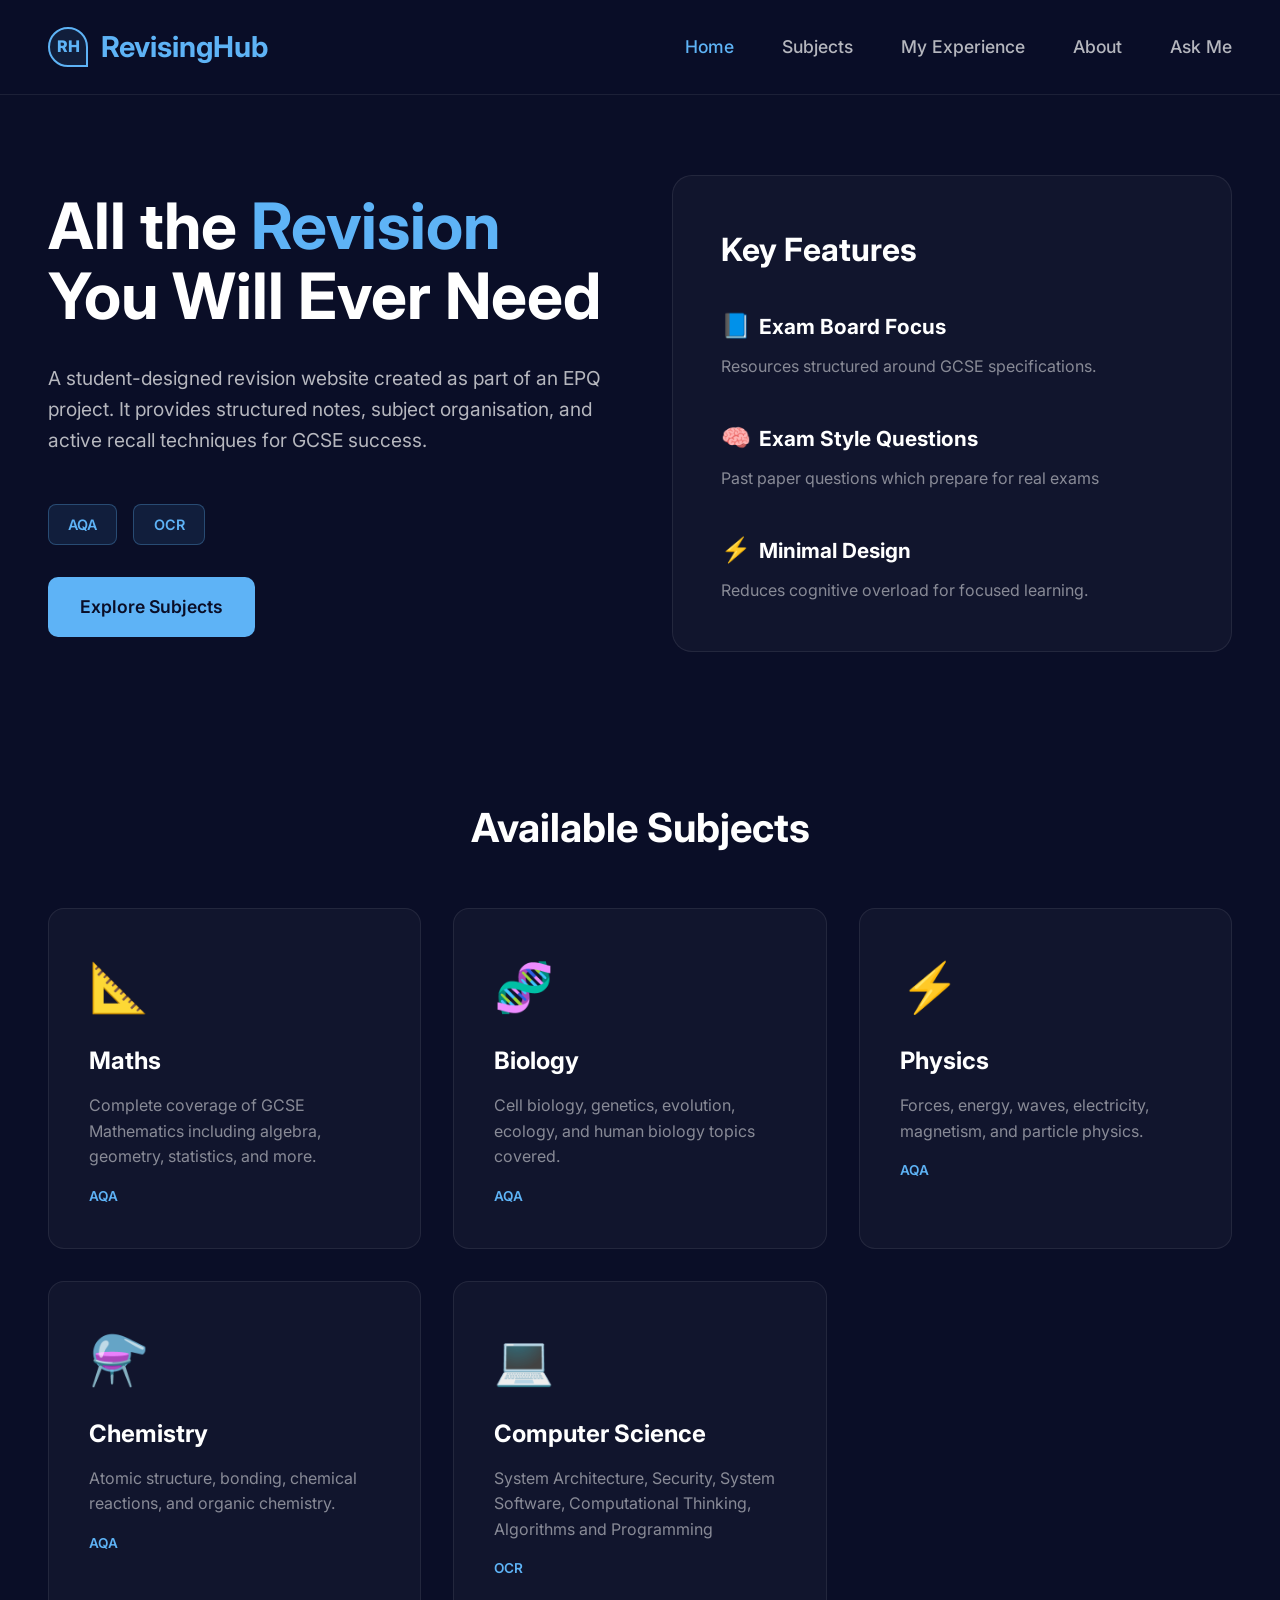
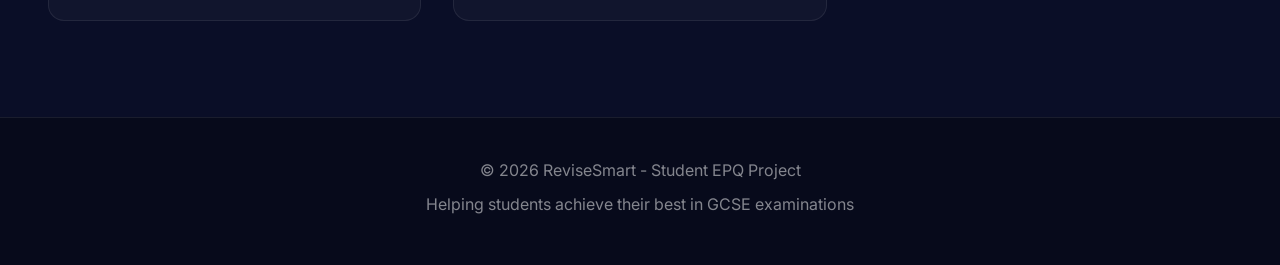
==== index.html @ 339e0fe1 "Main section added" ====
<!DOCTYPE html>
<html lang="en">
<head>
    <meta charset="UTF-8">
    <meta name="viewport" content="width=device-width, initial-scale=1.0">
    <title>RevisionHub</title>
    <link rel="preconnect" href="https://fonts.googleapis.com">
    <link rel="preconnect" href="https://fonts.gstatic.com" crossorigin>
    <link href="https://fonts.googleapis.com/css2?family=Inter:wght@400;500;600;700&display=swap" rel="stylesheet">
    <link rel="stylesheet" href="./css/main.css">
    <link rel="stylesheet" href="./css/responsive.css">
</head>
<body>
    <header>
        <nav>
            <div class="logo-container">
                <div class="brain-logo">RH</div>
                <div class="logo-text">RevisingHub</div>
            </div>
            <button class="mobile-menu-btn" id="mobileMenuBtn">☰</button>
            <ul class="nav-links" id="navLinks">
                <li><a href="index.html" class="active">Home</a></li>
                <li><a href="pages/subjects.html">Subjects</a></li>
                <li><a href="pages/my-experience.html">My Experience</a></li>
                <li><a href="pages/about.html">About</a></li>
                <li><a href="pages/ask-me.html">Ask Me</a></li>
            </ul>
            </div>
    </header>

    <section class="main-content">
        <div class="container">
            
        </div>
    </section>
    <section class="hero">
        <div class="hero-content">
            <h1>
                All the <span class="highlight">Revision</span> You Will Ever Need
            </h1>
            <p class="subtitle">
                A student-designed revision website created as part of an EPQ project. It provides structured notes, subject organisation, and active recall techniques for GCSE success.
            </p>
            <div class="exam-boards">
                <span class="board-badge">AQA</span>
                <span class="board-badge">OCR</span>
            </div>
            <a href="pages/subjects.html" class="cta-button">Explore Subjects</a>
        </div>

        <div class="features-box">
            <h2>Key Features</h2>
            
            <div class="feature">
                <h3><span class="feature-icon">📘</span> Exam Board Focus</h3>
                <p>Resources structured around GCSE specifications.</p>
            </div>

            <div class="feature">
                <h3><span class="feature-icon">🧠</span>Exam Style Questions</h3>
                <p>Past paper questions which prepare for real exams</p>
            </div>

            <div class="feature">
                <h3><span class="feature-icon">⚡</span> Minimal Design</h3>
                <p>Reduces cognitive overload for focused learning.</p>
            </div>
        </div>
    </section>

    <section class="subjects-section">
        <h2 class="section-title">Available Subjects</h2>
        
        <div class="subjects-grid">
            <a href="subjects/mathematics.html" class="subject-card">
                <div class="subject-icon">📐</div>
                <h3>Maths</h3>
                <p>Complete coverage of GCSE Mathematics including algebra, geometry, statistics, and more.</p>
                <div class="boards">AQA</div>
            </a>

            <a href="subjects/biology.html" class="subject-card">
                <div class="subject-icon">🧬</div>
                <h3>Biology</h3>
                <p>Cell biology, genetics, evolution, ecology, and human biology topics covered.</p>
                <div class="boards">AQA</div>
            </a>
            <a href="subjects/physics.html" class="subject-card">
                <div class="subject-icon">⚡</div>
                <h3>Physics</h3>
                <p>Forces, energy, waves, electricity, magnetism, and particle physics.</p>
                <div class="boards">AQA</div>
            </a>

            <a href="subjects/chemistry.html" class="subject-card">
                <div class="subject-icon">⚗️</div>
                <h3>Chemistry</h3>
                <p>Atomic structure, bonding, chemical reactions, and organic chemistry.</p>
                <div class="boards">AQA</div>
            </a>


            <a href="subjects/computer-science.html" class="subject-card">
                <div class="subject-icon">💻</div>
                <h3>Computer Science</h3>
                <p>System Architecture, Security, System Software, Computational Thinking, Algorithms and Programming</p>
                <div class="boards">OCR</div>
            </a>

        </div>
    </section>

    <footer>
        <p>&copy; 2026 ReviseSmart - Student EPQ Project</p>
        <p>Helping students achieve their best in GCSE examinations</p>
    </footer>

    <script src="js/navigation.js"></script>
</body>
</html>
---- css/main.css ----
/* ===================================
   ReviseSmart - Main Stylesheet
   =================================== */

/* CSS Variables */
:root {
    --bg-primary: #0a0e27;
    --accent-blue: #5eb3f6;
    --accent-purple: #764ba2;
    --text-primary: #ffffff;
    --text-secondary: rgba(255, 255, 255, 0.7);
    --text-muted: rgba(255, 255, 255, 0.5);
    --card-bg: rgba(255, 255, 255, 0.03);
    --card-border: rgba(255, 255, 255, 0.08);
    --card-hover: rgba(255, 255, 255, 0.06);
}

/* Reset & Base Styles */
* {
    margin: 0;
    padding: 0;
    box-sizing: border-box;
}

body {
    font-family: 'Inter', -apple-system, BlinkMacSystemFont, 'Segoe UI', Arial, sans-serif;
    background: var(--bg-primary);
    color: var(--text-primary);
    min-height: 100vh;
    line-height: 1.6;
}

/* Header & Navigation */
header {
    background: rgba(10, 14, 39, 0.95);
    padding: 1.5rem 3rem;
    border-bottom: 1px solid var(--card-border);
    position: sticky;
    top: 0;
    z-index: 100;
    backdrop-filter: blur(10px);
}

nav {
    display: flex;
    justify-content: space-between;
    align-items: center;
    max-width: 1400px;
    margin: 0 auto;
}

.container {
  max-width: 1250px;
  width: 100%;
  margin: 0 auto;      /* centers the container */
  padding: 0 20px;     /* spacing on left and right */
  box-sizing: border-box;
}

.logo-container {
    display: flex;
    align-items: center;
    gap: 0.8rem;
}

.brain-logo {
    width: 40px;
    height: 40px;
    border: 2px solid var(--accent-blue);
    border-radius: 50% 50% 0 50%;
    background: rgba(94, 179, 246, 0.1);
    display: flex;
    align-items: center;
    justify-content: center;
    font-weight: 800;
    font-size: 1rem;
    color: var(--accent-blue);
}

.logo-text {
    font-size: 1.8rem;
    font-weight: 700;
    color: var(--accent-blue);
}

.mobile-menu-btn {
    display: none;
    background: none;
    border: none;
    color: white;
    font-size: 2rem;
    cursor: pointer;
    padding: 0.5rem;
}

.nav-links {
    display: flex;
    gap: 3rem;
    list-style: none;
}

.nav-links a {
    text-decoration: none;
    color: var(--text-secondary);
    font-weight: 500;
    font-size: 1.1rem;
    transition: color 0.3s;
}

.nav-links a:hover,
.nav-links a.active {
    color: var(--accent-blue);
}

/* Hero Section */
.hero {
    max-width: 1400px;
    margin: 0 auto;
    padding: 5rem 3rem;
    display: grid;
    grid-template-columns: 1fr 1fr;
    gap: 4rem;
    align-items: center;
}

.hero-content h1 {
    font-size: 4rem;
    line-height: 1.1;
    margin-bottom: 2rem;
}

.hero-content .highlight {
    color: var(--accent-blue);
}

.hero-content .subtitle {
    color: var(--text-secondary);
    font-size: 1.2rem;
    line-height: 1.6;
    margin-bottom: 3rem;
}

.exam-boards {
    display: flex;
    gap: 1rem;
    margin-bottom: 2rem;
    flex-wrap: wrap;
}

.board-badge {
    background: rgba(94, 179, 246, 0.1);
    padding: 0.5rem 1.2rem;
    border-radius: 8px;
    color: var(--accent-blue);
    font-weight: 600;
    border: 1px solid rgba(94, 179, 246, 0.3);
    font-size: 0.9rem;
}

.cta-button {
    display: inline-block;
    background: var(--accent-blue);
    color: var(--bg-primary);
    padding: 1rem 2rem;
    border-radius: 10px;
    text-decoration: none;
    font-weight: 600;
    font-size: 1.1rem;
    transition: all 0.3s;
}

.cta-button:hover {
    background: #4a9de0;
    transform: translateY(-2px);
    box-shadow: 0 10px 30px rgba(94, 179, 246, 0.3);
}

.features-box {
    background: var(--card-bg);
    border-radius: 20px;
    padding: 3rem;
    border: 1px solid var(--card-border);
}

.features-box h2 {
    font-size: 2rem;
    margin-bottom: 2rem;
}

.feature {
    margin-bottom: 2.5rem;
}

.feature:last-child {
    margin-bottom: 0;
}

.feature h3 {
    font-size: 1.3rem;
    margin-bottom: 0.5rem;
    display: flex;
    align-items: center;
    gap: 0.5rem;
}

.feature-icon {
    font-size: 1.5rem;
}

.feature p {
    color: var(--text-muted);
    line-height: 1.6;
}

/* Subjects Section */
.subjects-section {
    max-width: 1400px;
    margin: 4rem auto;
    padding: 0 3rem;
}

.section-title {
    font-size: 2.5rem;
    margin-bottom: 3rem;
    text-align: center;
}

.subjects-grid {
    display: grid;
    grid-template-columns: repeat(auto-fit, minmax(300px, 1fr));
    gap: 2rem;
}

.subject-card {
    background: var(--card-bg);
    border-radius: 16px;
    padding: 2.5rem;
    border: 1px solid var(--card-border);
    transition: all 0.3s;
    cursor: pointer;
    text-decoration: none;
    color: inherit;
    display: block;
}

.subject-card:hover {
    background: var(--card-hover);
    border-color: rgba(94, 179, 246, 0.3);
    transform: translateY(-5px);
}

.subject-card.coming-soon {
    opacity: 0.6;
    cursor: not-allowed;
}

.subject-icon {
    font-size: 3rem;
    margin-bottom: 1rem;
}

.subject-card h3 {
    font-size: 1.5rem;
    margin-bottom: 0.8rem;
}

.subject-card p {
    color: var(--text-muted);
    line-height: 1.6;
    margin-bottom: 1rem;
}

.subject-card .boards {
    font-size: 0.85rem;
    color: var(--accent-blue);
    font-weight: 600;
}

/* Breadcrumb */
.breadcrumb {
    max-width: 1400px;
    margin: 0 auto;
    padding: 1.5rem 3rem 0;
    color: var(--text-muted);
    font-size: 0.9rem;
}

.breadcrumb a {
    color: var(--accent-blue);
    text-decoration: none;
}

/* Page Header */
.page-header {
    max-width: 1400px;
    margin: 0 auto;
    padding: 2rem 3rem 3rem;
    display: flex;
    align-items: center;
    gap: 2rem;
}

.subject-icon-large {
    font-size: 5rem;
}

.header-content h1 {
    font-size: 3rem;
    margin-bottom: 0.5rem;
}

.header-description {
    color: var(--text-secondary);
    font-size: 1.1rem;
    margin-bottom: 1rem;
}

.header-meta {
    display: flex;
    gap: 1.5rem;
    align-items: center;
}

.exam-board-badge {
    background: rgba(94, 179, 246, 0.15);
    padding: 0.5rem 1rem;
    border-radius: 8px;
    font-size: 0.9rem;
    font-weight: 600;
    color: var(--accent-blue);
}

.topic-count {
    color: var(--text-muted);
}

/* Footer */
footer {
    background: rgba(0, 0, 0, 0.3);
    text-align: center;
    padding: 2.5rem;
    margin-top: 6rem;
    border-top: 1px solid var(--card-border);
}

footer p {
    color: var(--text-muted);
    margin-bottom: 0.5rem;
}

/* Responsive Design */
@media (max-width: 1024px) {
    .hero {
        grid-template-columns: 1fr;
        padding: 3rem 2rem;
    }
    
    .hero-content h1 {
        font-size: 3rem;
    }
}

@media (max-width: 768px) {
    .mobile-menu-btn {
        display: block;
    }

    .nav-links {
        position: fixed;
        top: 80px;
        right: -100%;
        flex-direction: column;
        background: rgba(10, 14, 39, 0.98);
        width: 100%;
        padding: 2rem;
        gap: 1.5rem;
        transition: right 0.3s ease;
        border-top: 1px solid var(--card-border);
    }

    .nav-links.active {
        right: 0;
    }

    header {
        padding: 1rem 1.5rem;
    }

    .logo-text {
        font-size: 1.5rem;
    }

    .hero {
        padding: 2rem 1.5rem;
    }

    .hero-content h1 {
        font-size: 2.2rem;
    }

    .hero-content .subtitle {
        font-size: 1rem;
    }

    .subjects-section {
        padding: 0 1.5rem;
    }

    .subjects-grid {
        grid-template-columns: 1fr;
    }

    .page-header {
        padding: 2rem 1.5rem;
        flex-direction: column;
        align-items: flex-start;
    }

    .page-header h1 {
        font-size: 2rem;
    }
}

@media (max-width: 480px) {
    .hero-content h1 {
        font-size: 1.8rem;
    }

    .features-box {
        padding: 2rem;
    }
}

 .about-content {
            max-width: 1400px;
            margin: 0 auto;
            padding: 0 3rem 4rem;
        }

        .about-section {
            background: rgba(255, 255, 255, 0.03);
            border-radius: 20px;
            padding: 3rem;
            border: 1px solid rgba(255, 255, 255, 0.08);
            margin-bottom: 2rem;
        }

        .about-section h2 {
            font-size: 2rem;
            margin-bottom: 1.5rem;
            color: #5eb3f6;
            display: flex;
            align-items: center;
            gap: 0.8rem;
        }

        .about-section h3 {
            font-size: 1.5rem;
            margin: 2rem 0 1rem;
            color: #ffffff;
        }

        .about-section p {
            color: rgba(255, 255, 255, 0.7);
            line-height: 1.8;
            margin-bottom: 1.2rem;
            font-size: 1.05rem;
        }

        .about-section ul {
            list-style: none;
            margin: 1.5rem 0;
        }

        .about-section li {
            color: rgba(255, 255, 255, 0.7);
            line-height: 1.8;
            margin-bottom: 1rem;
            padding-left: 2rem;
            position: relative;
            font-size: 1.05rem;
        }

        .about-section li::before {
            content: "→";
            color: #5eb3f6;
            position: absolute;
            left: 0;
            font-weight: bold;
        }

        .stats-grid {
            display: grid;
            grid-template-columns: repeat(auto-fit, minmax(250px, 1fr));
            gap: 2rem;
            margin: 3rem 0;
        }

        .stat-card {
            background: rgba(94, 179, 246, 0.1);
            border: 1px solid rgba(94, 179, 246, 0.3);
            border-radius: 15px;
            padding: 2rem;
            text-align: center;
        }

        .stat-number {
            font-size: 3rem;
            font-weight: 700;
            color: #5eb3f6;
            margin-bottom: 0.5rem;
        }

        .stat-label {
            color: rgba(255, 255, 255, 0.8);
            font-size: 1.1rem;
        }

        .features-grid {
            display: grid;
            grid-template-columns: repeat(auto-fit, minmax(300px, 1fr));
            gap: 2rem;
            margin: 2rem 0;
        }

        .feature-card {
            background: rgba(255, 255, 255, 0.05);
            border-radius: 15px;
            padding: 2rem;
            border: 1px solid rgba(255, 255, 255, 0.1);
        }

        .feature-card-icon {
            font-size: 2.5rem;
            margin-bottom: 1rem;
        }

        .feature-card h4 {
            font-size: 1.3rem;
            margin-bottom: 0.8rem;
            color: #ffffff;
        }

        .feature-card p {
            color: rgba(255, 255, 255, 0.6);
            line-height: 1.6;
            font-size: 1rem;
        }

        @media (max-width: 768px) {
            .about-content {
                padding: 0 1.5rem 3rem;
            }

            .about-section {
                padding: 2rem;
            }

            .about-section h2 {
                font-size: 1.6rem;
            }

            .stats-grid, .features-grid {
                grid-template-columns: 1fr;
            }
        }
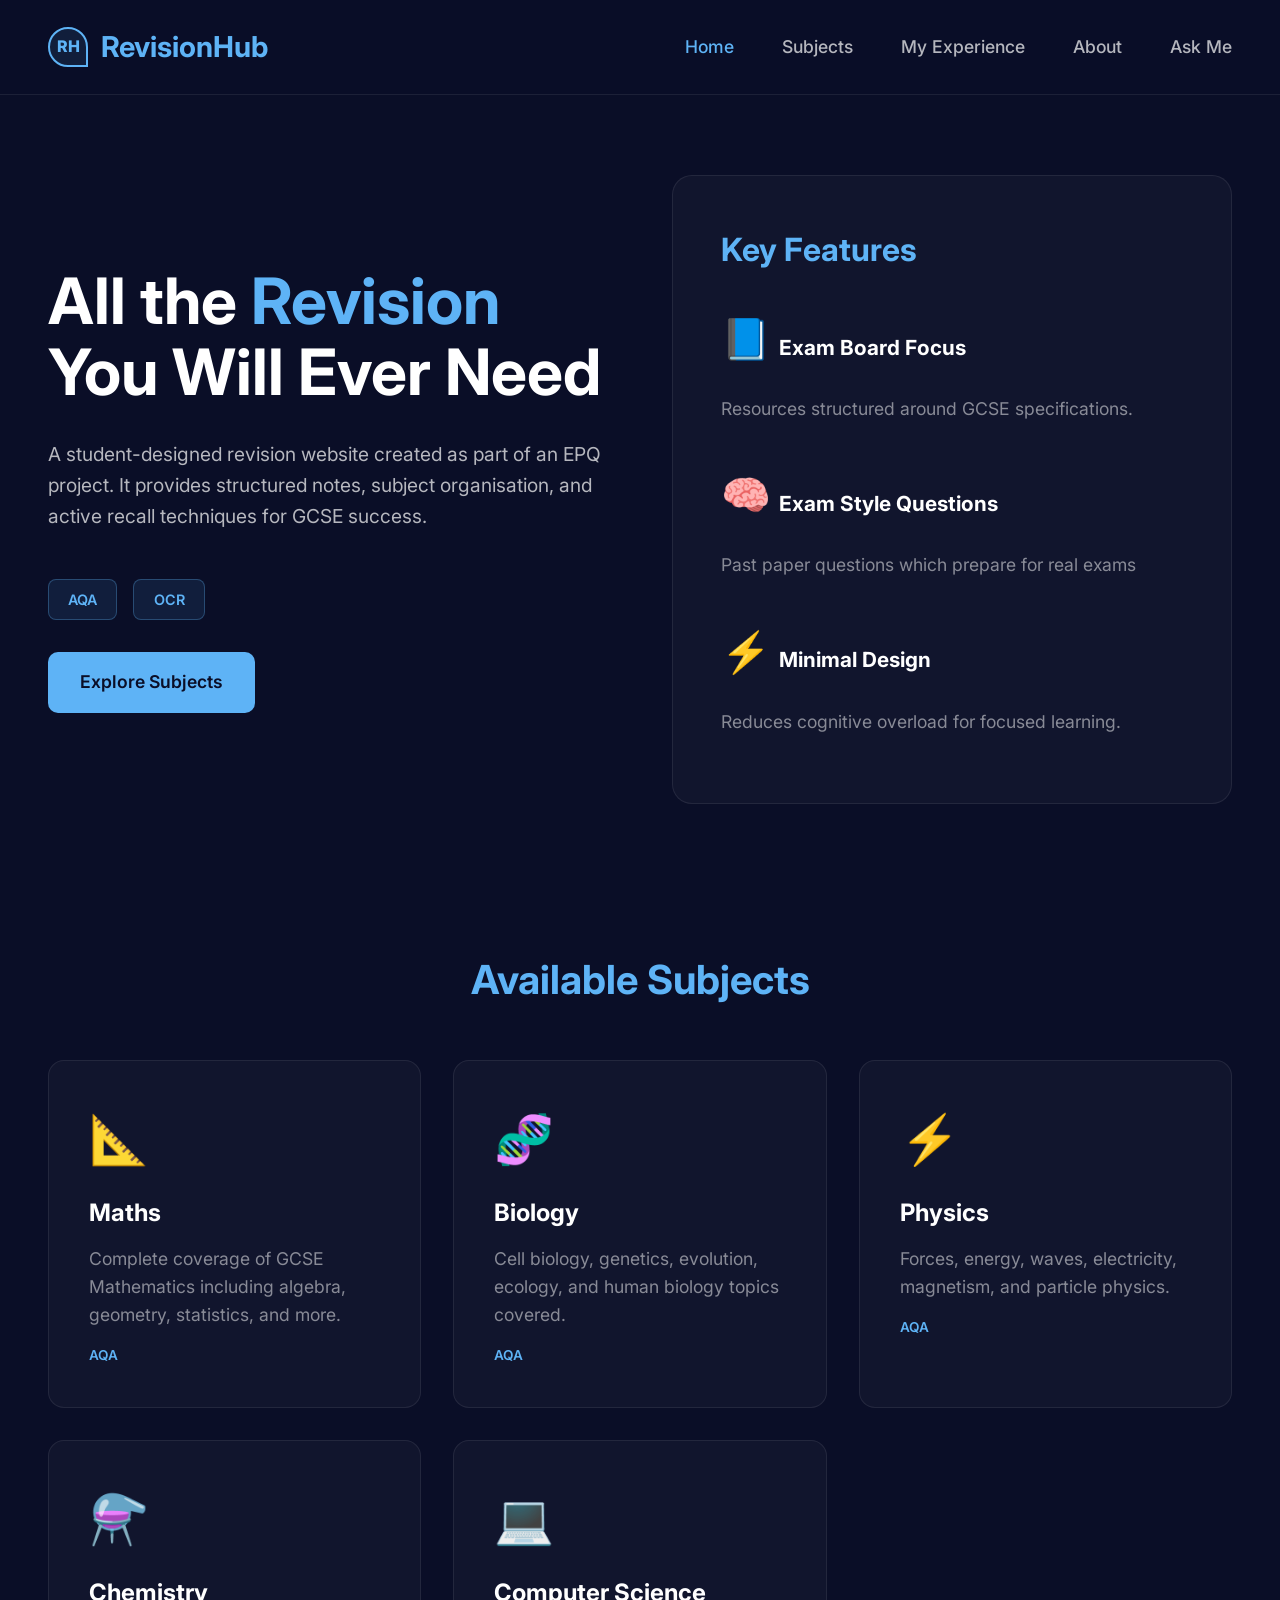
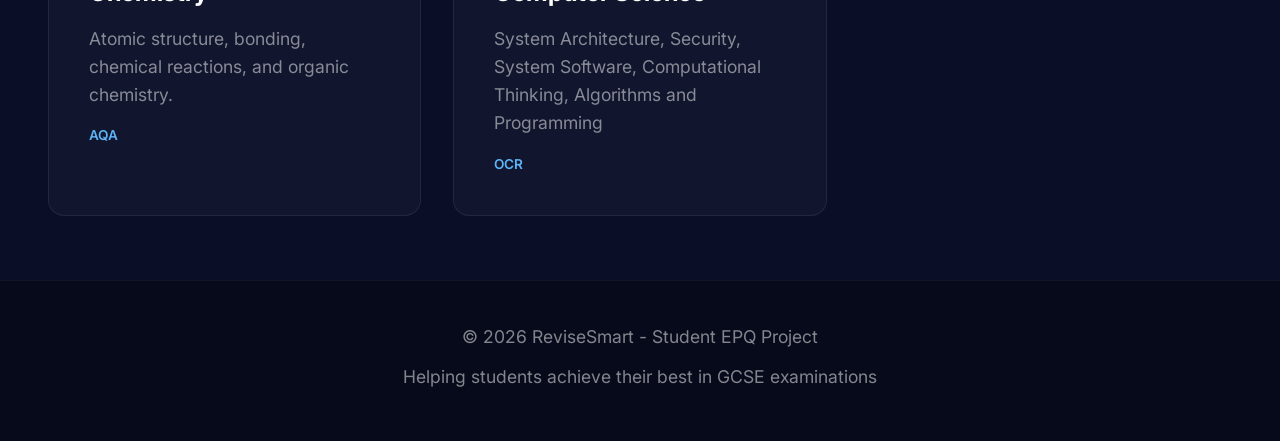
==== commit 854a6534: "new" ====
--- a/index.html
+++ b/index.html
@@ -15,24 +15,19 @@
         <nav>
             <div class="logo-container">
                 <div class="brain-logo">RH</div>
-                <div class="logo-text">RevisingHub</div>
+                <div class="logo-text">RevisionHub</div>
             </div>
             <button class="mobile-menu-btn" id="mobileMenuBtn">☰</button>
             <ul class="nav-links" id="navLinks">
-                <li><a href="index.html" class="active">Home</a></li>
-                <li><a href="pages/subjects.html">Subjects</a></li>
-                <li><a href="pages/my-experience.html">My Experience</a></li>
-                <li><a href="pages/about.html">About</a></li>
-                <li><a href="pages/ask-me.html">Ask Me</a></li>
+                <li><a href="./index.html" class="active">Home</a></li>
+                <li><a href="./pages/subjects.html">Subjects</a></li>
+                <li><a href="./pages/my-experience.html">My Experience</a></li>
+                <li><a href="./pages/about.html">About</a></li>
+                <li><a href="./pages/ask-me.html">Ask Me</a></li>
             </ul>
             </div>
     </header>
 
-    <section class="main-content">
-        <div class="container">
-            
-        </div>
-    </section>
     <section class="hero">
         <div class="hero-content">
             <h1>
--- a/css/main.css
+++ b/css/main.css
@@ -49,13 +49,6 @@
     margin: 0 auto;
 }
 
-.container {
-  max-width: 1250px;
-  width: 100%;
-  margin: 0 auto;      /* centers the container */
-  padding: 0 20px;     /* spacing on left and right */
-  box-sizing: border-box;
-}
 
 .logo-container {
     display: flex;
@@ -354,10 +347,316 @@
         grid-template-columns: 1fr;
         padding: 3rem 2rem;
     }
-    
+
     .hero-content h1 {
         font-size: 3rem;
     }
+}
+
+@media (max-width: 768px) {
+    .mobile-menu-btn {
+        display: block;
+        background: none;
+        border: none;
+        color: white;
+        font-size: 2rem;
+        cursor: pointer;
+        padding: 0.5rem;
+        transition: transform 0.3s ease;
+    }
+
+    .mobile-menu-btn.active {
+        transform: rotate(90deg);
+    }
+
+    body.menu-open {
+        overflow: hidden;
+    }
+
+    .nav-links {
+        position: fixed;
+        top: 80px;
+        left: 0;
+        right: 0;
+        flex-direction: column;
+        background: rgba(10, 14, 39, 0.98);
+        backdrop-filter: blur(20px);
+        width: 100%;
+        max-height: calc(100vh - 80px);
+        overflow-y: auto;
+        padding: 2rem;
+        gap: 1.5rem;
+        transition: transform 0.5s cubic-bezier(0.25, 0.46, 0.45, 0.94), opacity 0.3s ease;
+        border-top: 1px solid var(--card-border);
+        transform: translateX(-100%) scale(0.95);
+        opacity: 0;
+        pointer-events: none;
+    }
+
+    .nav-links.active {
+        transform: translateX(0) scale(1);
+        opacity: 1;
+        pointer-events: auto;
+    }
+
+    /* Menu item animations */
+    .nav-links li {
+        transform: translateX(-30px);
+        opacity: 0;
+        transition: all 0.4s cubic-bezier(0.25, 0.46, 0.45, 0.94);
+    }
+
+    .nav-links.active li:nth-child(1) { transition-delay: 0.1s; }
+    .nav-links.active li:nth-child(2) { transition-delay: 0.15s; }
+    .nav-links.active li:nth-child(3) { transition-delay: 0.2s; }
+    .nav-links.active li:nth-child(4) { transition-delay: 0.25s; }
+    .nav-links.active li:nth-child(5) { transition-delay: 0.3s; }
+
+    .nav-links.active li {
+        transform: translateX(0);
+        opacity: 1;
+    }
+
+    header {
+        padding: 1rem 1.5rem;
+    }
+
+    .logo-text {
+        font-size: 1.5rem;
+    }
+
+    .hero {
+        padding: 2rem 1.5rem;
+    }
+
+    .hero-content h1 {
+        font-size: 2.2rem;
+    }
+
+    .hero-content .subtitle {
+        font-size: 1rem;
+    }
+
+    .subjects-section {
+        padding: 0 1.5rem;
+    }
+
+    .subjects-grid {
+        grid-template-columns: 1fr;
+    }
+
+    .page-header {
+        padding: 2rem 1.5rem;
+        flex-direction: column;
+        align-items: flex-start;
+    }
+
+    .page-header h1 {
+        font-size: 2rem;
+    }
+}
+
+@media (max-width: 480px) {
+    .hero-content h1 {
+        font-size: 1.8rem;
+    }
+
+    .features-box {
+        padding: 2rem;
+    }
+}
+
+.page-header {
+    max-width: 1400px;
+    margin: 0 auto;
+    padding: 3rem 3rem 4rem;
+    display: block;
+    text-align: center;
+}
+
+.page-header h1 {
+    font-size: 3.5rem;
+    margin-bottom: 1rem;
+    color: #ffffff;
+}
+
+.page-header p {
+    font-size: 1.2rem;
+    color: rgba(255, 255, 255, 0.7);
+    max-width: 700px;
+    margin: 0 auto;
+    line-height: 1.6;
+}
+
+.about-content {
+    max-width: 1400px;
+    margin: 0 auto;
+    padding: 0 3rem 4rem;
+}
+
+.about-section {
+    background: rgba(255, 255, 255, 0.03);
+    border-radius: 20px;
+    padding: 3rem;
+    border: 1px solid rgba(255, 255, 255, 0.08);
+    margin-bottom: 2rem;
+}
+
+.about-section h2 {
+    font-size: 2rem;
+    margin-bottom: 1.5rem;
+    color: #5eb3f6;
+    display: flex;
+    align-items: center;
+    gap: 0.8rem;
+}
+
+.about-section h3 {
+    font-size: 1.5rem;
+    margin: 2rem 0 1rem;
+    color: #ffffff;
+}
+
+.about-section p {
+    color: rgba(255, 255, 255, 0.7);
+    line-height: 1.8;
+    margin-bottom: 1.2rem;
+    font-size: 1.05rem;
+}
+
+.about-section ul {
+    list-style: none;
+    margin: 1.5rem 0;
+}
+
+.about-section li {
+    color: rgba(255, 255, 255, 0.7);
+    line-height: 1.8;
+    margin-bottom: 1rem;
+    padding-left: 2rem;
+    position: relative;
+    font-size: 1.05rem;
+}
+
+.about-section li::before {
+    content: "→";
+    color: #5eb3f6;
+    position: absolute;
+    left: 0;
+    font-weight: bold;
+}
+
+.stats-grid {
+    display: grid;
+    grid-template-columns: repeat(auto-fit, minmax(250px, 1fr));
+    gap: 2rem;
+    margin: 3rem 0;
+}
+
+.stat-card {
+    background: rgba(94, 179, 246, 0.1);
+    border: 1px solid rgba(94, 179, 246, 0.3);
+    border-radius: 15px;
+    padding: 2rem;
+    text-align: center;
+}
+
+.stat-number {
+    font-size: 3rem;
+    font-weight: 700;
+    color: #5eb3f6;
+    margin-bottom: 0.5rem;
+}
+
+.stat-label {
+    color: rgba(255, 255, 255, 0.8);
+    font-size: 1.1rem;
+}
+
+.features-grid {
+    display: grid;
+    grid-template-columns: repeat(auto-fit, minmax(300px, 1fr));
+    gap: 2rem;
+    margin: 2rem 0;
+}
+
+.feature-card {
+    background: rgba(255, 255, 255, 0.05);
+    border-radius: 15px;
+    padding: 2rem;
+    border: 1px solid rgba(255, 255, 255, 0.1);
+}
+
+.feature-icon {
+    font-size: 2.5rem;
+    margin-bottom: 1rem;
+}
+
+.feature-card h4 {
+    font-size: 1.3rem;
+    margin-bottom: 0.8rem;
+    color: #ffffff;
+}
+
+.feature-card p {
+    color: rgba(255, 255, 255, 0.6);
+    line-height: 1.6;
+    font-size: 1rem;
+}
+
+.team-section {
+    background: rgba(94, 179, 246, 0.05);
+    border-radius: 20px;
+    padding: 3rem;
+    border: 1px solid rgba(94, 179, 246, 0.2);
+    text-align: center;
+}
+
+.team-section h2 {
+    font-size: 2rem;
+    margin-bottom: 1rem;
+    color: #5eb3f6;
+}
+
+.team-section p {
+    color: rgba(255, 255, 255, 0.7);
+    line-height: 1.8;
+    max-width: 800px;
+    margin: 0 auto 2rem;
+    font-size: 1.05rem;
+}
+
+.contact-cta {
+    display: inline-flex;
+    align-items: center;
+    gap: 0.5rem;
+    background: #5eb3f6;
+    color: #0a0e27;
+    padding: 1rem 2rem;
+    border-radius: 10px;
+    text-decoration: none;
+    font-weight: 600;
+    font-size: 1.1rem;
+    transition: all 0.3s;
+}
+
+.contact-cta:hover {
+    background: #4a9de0;
+    transform: translateY(-2px);
+    box-shadow: 0 10px 30px rgba(94, 179, 246, 0.3);
+}
+
+footer {
+    background: rgba(0, 0, 0, 0.3);
+    text-align: center;
+    padding: 2.5rem;
+    margin-top: 4rem;
+    border-top: 1px solid rgba(255, 255, 255, 0.05);
+}
+
+footer p {
+    color: rgba(255, 255, 255, 0.5);
+    margin-bottom: 0.5rem;
 }
 
 @media (max-width: 768px) {
@@ -375,7 +674,7 @@
         padding: 2rem;
         gap: 1.5rem;
         transition: right 0.3s ease;
-        border-top: 1px solid var(--card-border);
+        border-top: 1px solid rgba(255, 255, 255, 0.1);
     }
 
     .nav-links.active {
@@ -386,181 +685,226 @@
         padding: 1rem 1.5rem;
     }
 
-    .logo-text {
+    .logo {
         font-size: 1.5rem;
     }
 
-    .hero {
-        padding: 2rem 1.5rem;
-    }
-
-    .hero-content h1 {
+    .page-header {
+        padding: 3rem 1.5rem 2rem;
+    }
+
+    .page-header h1 {
         font-size: 2.2rem;
     }
 
-    .hero-content .subtitle {
-        font-size: 1rem;
-    }
-
-    .subjects-section {
-        padding: 0 1.5rem;
-    }
-
-    .subjects-grid {
+    .about-content {
+        padding: 0 1.5rem 3rem;
+    }
+
+    .about-section {
+        padding: 2rem;
+    }
+
+    .about-section h2 {
+        font-size: 1.6rem;
+    }
+
+    .stats-grid {
         grid-template-columns: 1fr;
     }
 
-    .page-header {
-        padding: 2rem 1.5rem;
-        flex-direction: column;
-        align-items: flex-start;
-    }
-
-    .page-header h1 {
-        font-size: 2rem;
-    }
-}
-
-@media (max-width: 480px) {
-    .hero-content h1 {
-        font-size: 1.8rem;
-    }
-
-    .features-box {
-        padding: 2rem;
-    }
-}
-
- .about-content {
-            max-width: 1400px;
+    .features-grid {
+        grid-template-columns: 1fr;
+    }
+}
+
+.journey-title {
+    margin-bottom: 2rem;
+    margin-top: 2rem;
+    text-align: center;
+}
+
+.section-journey {
+    background: rgba(255, 255, 255, 0.03);
+    border-radius: 20px;
+    padding: 2.5rem;
+    border: 1px solid rgba(255, 255, 255, 0.08);
+    margin-bottom: 2rem;
+
+    text-align: center;
+}
+
+h2 {
+    font-size: 1.8rem;
+    margin-bottom: 1.5rem;
+    color: #5eb3f6;
+}
+
+p {
+    color: rgba(255, 255, 255, 0.7);
+    line-height: 1.8;
+    margin-bottom: 1.2rem;
+    font-size: 1.1rem;
+}
+
+.card h2 {
+    text-align: center;
+}
+
+.results-image {
+    margin-top: 20px;
+    text-align: center;
+}
+
+.results-image img {
+    width: 100%;
+    max-width: 1000px;
+    border-radius: 10px;
+    box-shadow: 0 8px 25px rgba(0, 0, 0, 0.4);
+}
+
+ .ask-me {
+            max-width: 700px;
             margin: 0 auto;
-            padding: 0 3rem 4rem;
-        }
-
-        .about-section {
+            padding: 4rem 3rem;
+
+        .ask-me-title {
+            font-size: 3rem;
+            margin-bottom: 1rem;
+            text-align: center;
+        }
+
+        .subtitle {
+            text-align: center;
+            color: rgba(255, 255, 255, 0.7);
+            font-size: 1.1rem;
+            margin-bottom: 3rem;
+        }
+
+        .form-container {
             background: rgba(255, 255, 255, 0.03);
             border-radius: 20px;
             padding: 3rem;
             border: 1px solid rgba(255, 255, 255, 0.08);
-            margin-bottom: 2rem;
-        }
-
-        .about-section h2 {
-            font-size: 2rem;
+        }
+
+        .form-group {
             margin-bottom: 1.5rem;
-            color: #5eb3f6;
-            display: flex;
-            align-items: center;
-            gap: 0.8rem;
-        }
-
-        .about-section h3 {
-            font-size: 1.5rem;
-            margin: 2rem 0 1rem;
+        }
+
+        label {
+            display: block;
+            color: rgba(255, 255, 255, 0.9);
+            margin-bottom: 0.5rem;
+            font-weight: 500;
+            font-size: 1rem;
+        }
+
+        input,
+        textarea {
+            width: 100%;
+            background: rgba(255, 255, 255, 0.05);
+            border: 1px solid rgba(255, 255, 255, 0.1);
+            border-radius: 10px;
+            padding: 1rem;
             color: #ffffff;
-        }
-
-        .about-section p {
-            color: rgba(255, 255, 255, 0.7);
-            line-height: 1.8;
-            margin-bottom: 1.2rem;
-            font-size: 1.05rem;
-        }
-
-        .about-section ul {
-            list-style: none;
-            margin: 1.5rem 0;
-        }
-
-        .about-section li {
-            color: rgba(255, 255, 255, 0.7);
-            line-height: 1.8;
-            margin-bottom: 1rem;
-            padding-left: 2rem;
-            position: relative;
-            font-size: 1.05rem;
-        }
-
-        .about-section li::before {
-            content: "→";
-            color: #5eb3f6;
-            position: absolute;
-            left: 0;
-            font-weight: bold;
-        }
-
-        .stats-grid {
-            display: grid;
-            grid-template-columns: repeat(auto-fit, minmax(250px, 1fr));
-            gap: 2rem;
-            margin: 3rem 0;
-        }
-
-        .stat-card {
-            background: rgba(94, 179, 246, 0.1);
-            border: 1px solid rgba(94, 179, 246, 0.3);
-            border-radius: 15px;
-            padding: 2rem;
+            font-size: 1rem;
+            font-family: 'Inter', sans-serif;
+            transition: all 0.3s;
+        }
+
+        input:focus,
+        textarea:focus {
+            outline: none;
+            border-color: #5eb3f6;
+            background: rgba(255, 255, 255, 0.08);
+        }
+
+        input::placeholder,
+        textarea::placeholder {
+            color: rgba(255, 255, 255, 0.4);
+        }
+
+        textarea {
+            resize: vertical;
+            min-height: 150px;
+        }
+
+        .submit-btn {
+            width: 100%;
+            background: #5eb3f6;
+            color: #0a0e27;
+            border: none;
+            padding: 1.2rem;
+            border-radius: 10px;
+            font-size: 1.1rem;
+            font-weight: 600;
+            cursor: pointer;
+            transition: all 0.3s;
+            margin-top: 1rem;
+        }
+
+        .submit-btn:hover {
+            background: #4a9de0;
+            transform: translateY(-2px);
+            box-shadow: 0 10px 30px rgba(94, 179, 246, 0.3);
+        }
+
+        .success-message {
+            display: none;
+            background: rgba(34, 197, 94, 0.2);
+            border: 1px solid rgba(34, 197, 94, 0.5);
+            border-radius: 10px;
+            padding: 1.5rem;
+            margin-top: 1.5rem;
             text-align: center;
-        }
-
-        .stat-number {
-            font-size: 3rem;
-            font-weight: 700;
-            color: #5eb3f6;
-            margin-bottom: 0.5rem;
-        }
-
-        .stat-label {
-            color: rgba(255, 255, 255, 0.8);
-            font-size: 1.1rem;
-        }
-
-        .features-grid {
-            display: grid;
-            grid-template-columns: repeat(auto-fit, minmax(300px, 1fr));
-            gap: 2rem;
-            margin: 2rem 0;
-        }
-
-        .feature-card {
-            background: rgba(255, 255, 255, 0.05);
-            border-radius: 15px;
-            padding: 2rem;
-            border: 1px solid rgba(255, 255, 255, 0.1);
-        }
-
-        .feature-card-icon {
-            font-size: 2.5rem;
-            margin-bottom: 1rem;
-        }
-
-        .feature-card h4 {
-            font-size: 1.3rem;
-            margin-bottom: 0.8rem;
-            color: #ffffff;
-        }
-
-        .feature-card p {
-            color: rgba(255, 255, 255, 0.6);
-            line-height: 1.6;
-            font-size: 1rem;
-        }
-
-        @media (max-width: 768px) {
-            .about-content {
-                padding: 0 1.5rem 3rem;
+            color: #4ade80;
+        }
+
+        .success-message.show {
+            display: block;
+        }
+        }
+
+ @media (max-width: 768px) {
+            .mobile-menu-btn {
+                display: block;
             }
 
-            .about-section {
+            .nav-links {
+                position: fixed;
+                top: 80px;
+                right: -100%;
+                flex-direction: column;
+                background: rgba(10, 14, 39, 0.98);
+                width: 100%;
+                padding: 2rem;
+                gap: 1.5rem;
+                transition: right 0.3s ease;
+                border-top: 1px solid rgba(255, 255, 255, 0.1);
+            }
+
+            .nav-links.active {
+                right: 0;
+            }
+
+            header {
+                padding: 1rem 1.5rem;
+            }
+
+            .logo {
+                font-size: 1.5rem;
+            }
+
+            .content {
+                padding: 3rem 1.5rem;
+            }
+
+            h1 {
+                font-size: 2rem;
+            }
+
+            .form-container {
                 padding: 2rem;
             }
-
-            .about-section h2 {
-                font-size: 1.6rem;
-            }
-
-            .stats-grid, .features-grid {
-                grid-template-columns: 1fr;
-            }
         }
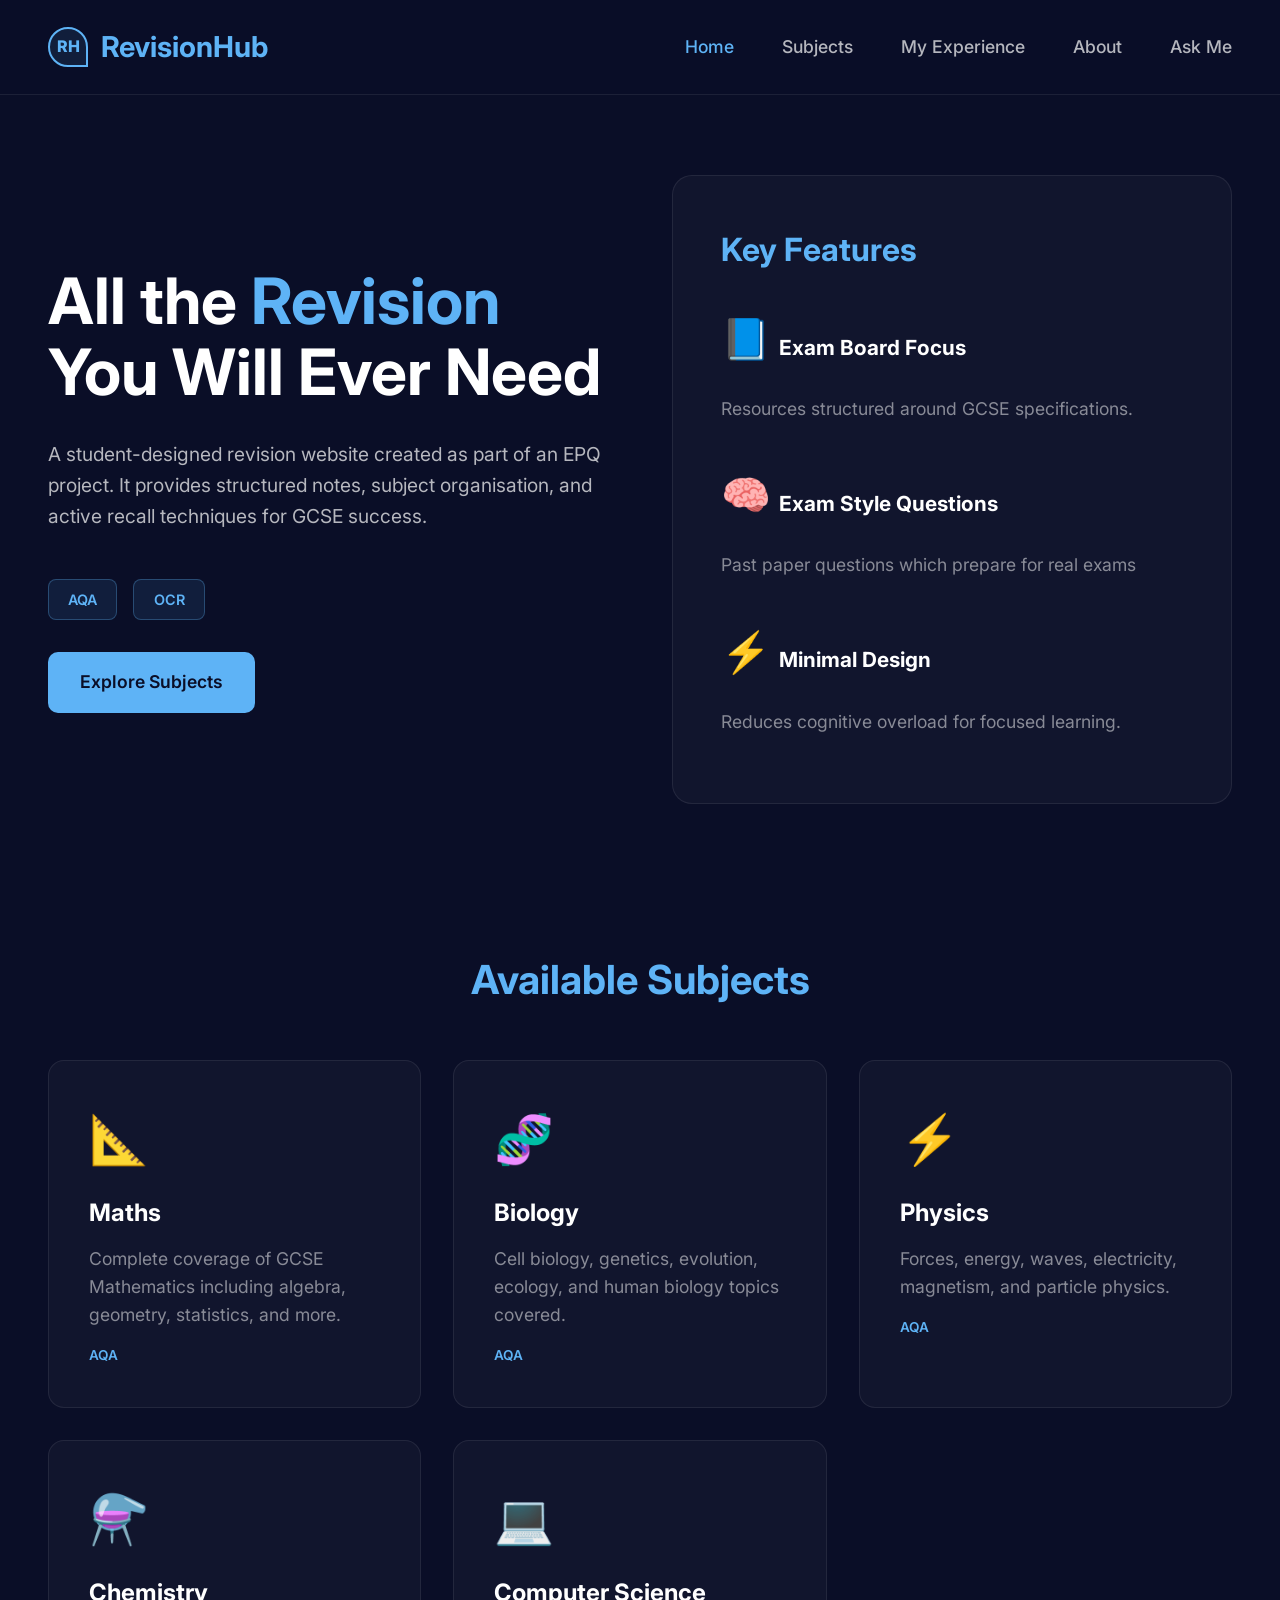
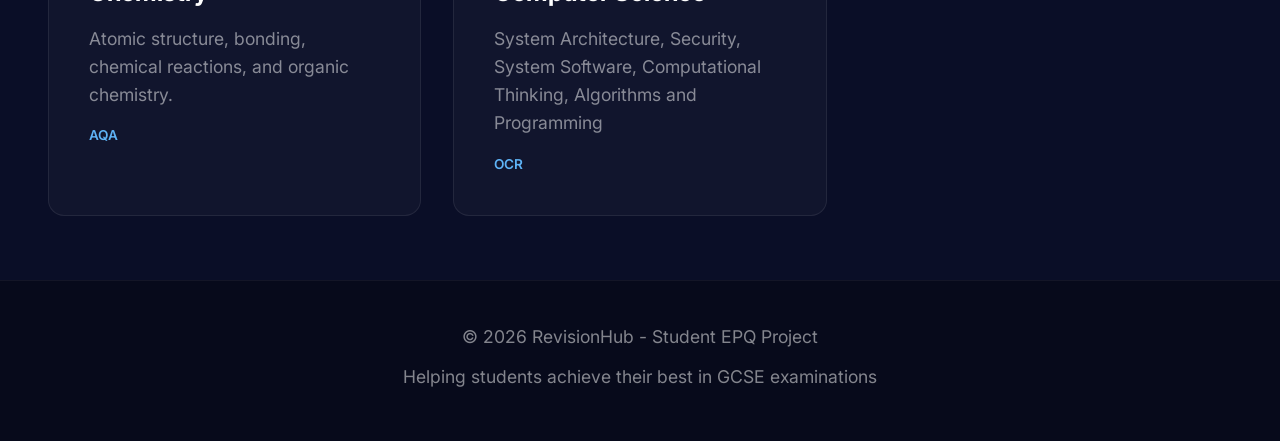
==== commit 165b0e25: "all sections accept subjects finished" ====
--- a/index.html
+++ b/index.html
@@ -106,7 +106,7 @@
     </section>
 
     <footer>
-        <p>&copy; 2026 ReviseSmart - Student EPQ Project</p>
+        <p>&copy; 2026 RevisionHub - Student EPQ Project</p>
         <p>Helping students achieve their best in GCSE examinations</p>
     </footer>
 
--- a/css/main.css
+++ b/css/main.css
@@ -1,5 +1,5 @@
 /* ===================================
-   ReviseSmart - Main Stylesheet
+   RevisionHub - Main Stylesheet
    =================================== */
 
 /* CSS Variables */
@@ -907,4 +907,95 @@
             .form-container {
                 padding: 2rem;
             }
+        }
+
+        .filter-section {
+            max-width: 1400px;
+            margin: 0 auto 3rem;
+            padding: 0 3rem;
+        }
+
+        .filter-tabs {
+            display: flex;
+            gap: 1rem;
+            justify-content: center;
+            flex-wrap: wrap;
+        }
+
+        .filter-tab {
+            background: rgba(255, 255, 255, 0.05);
+            border: 1px solid rgba(255, 255, 255, 0.1);
+            color: rgba(255, 255, 255, 0.7);
+            padding: 0.8rem 1.8rem;
+            border-radius: 10px;
+            cursor: pointer;
+            font-weight: 600;
+            transition: all 0.3s;
+            font-size: 1rem;
+        }
+
+        .filter-tab:hover {
+            background: rgba(255, 255, 255, 0.08);
+            border-color: rgba(94, 179, 246, 0.3);
+        }
+
+        .filter-tab.active {
+            background: #5eb3f6;
+            color: #0a0e27;
+            border-color: #5eb3f6;
+        }
+
+        .subjects-container {
+            max-width: 1400px;
+            margin: 0 auto;
+            padding: 0 3rem 4rem;
+        }
+
+        .subject-card-detailed {
+            background: rgba(255, 255, 255, 0.03);
+            border-radius: 20px;
+            padding: 2.5rem;
+            border: 1px solid rgba(255, 255, 255, 0.08);
+            margin-bottom: 2rem;
+            transition: all 0.3s;
+        }
+
+        .subject-card-detailed:hover {
+            background: rgba(255, 255, 255, 0.06);
+            border-color: rgba(94, 179, 246, 0.3);
+        }
+
+        .subject-header {
+            display: flex;
+            align-items: center;
+            gap: 2rem;
+            margin-bottom: 1.5rem;
+        }
+
+        .subject-info h3 {
+            font-size: 2rem;
+            margin-bottom: 0.5rem;
+        }
+
+        .subject-meta {
+            display: flex;
+            gap: 1.5rem;
+            align-items: center;
+            margin-top: 0.5rem;
+        }
+
+        .view-resources-btn {
+            background: #5eb3f6;
+            color: #0a0e27;
+            padding: 1rem 2rem;
+            border-radius: 10px;
+            text-decoration: none;
+            font-weight: 600;
+            transition: all 0.3s;
+            display: inline-block;
+            margin-top: 1rem;
+        }
+
+        .view-resources-btn:hover {
+            background: #4a9de0;
         }
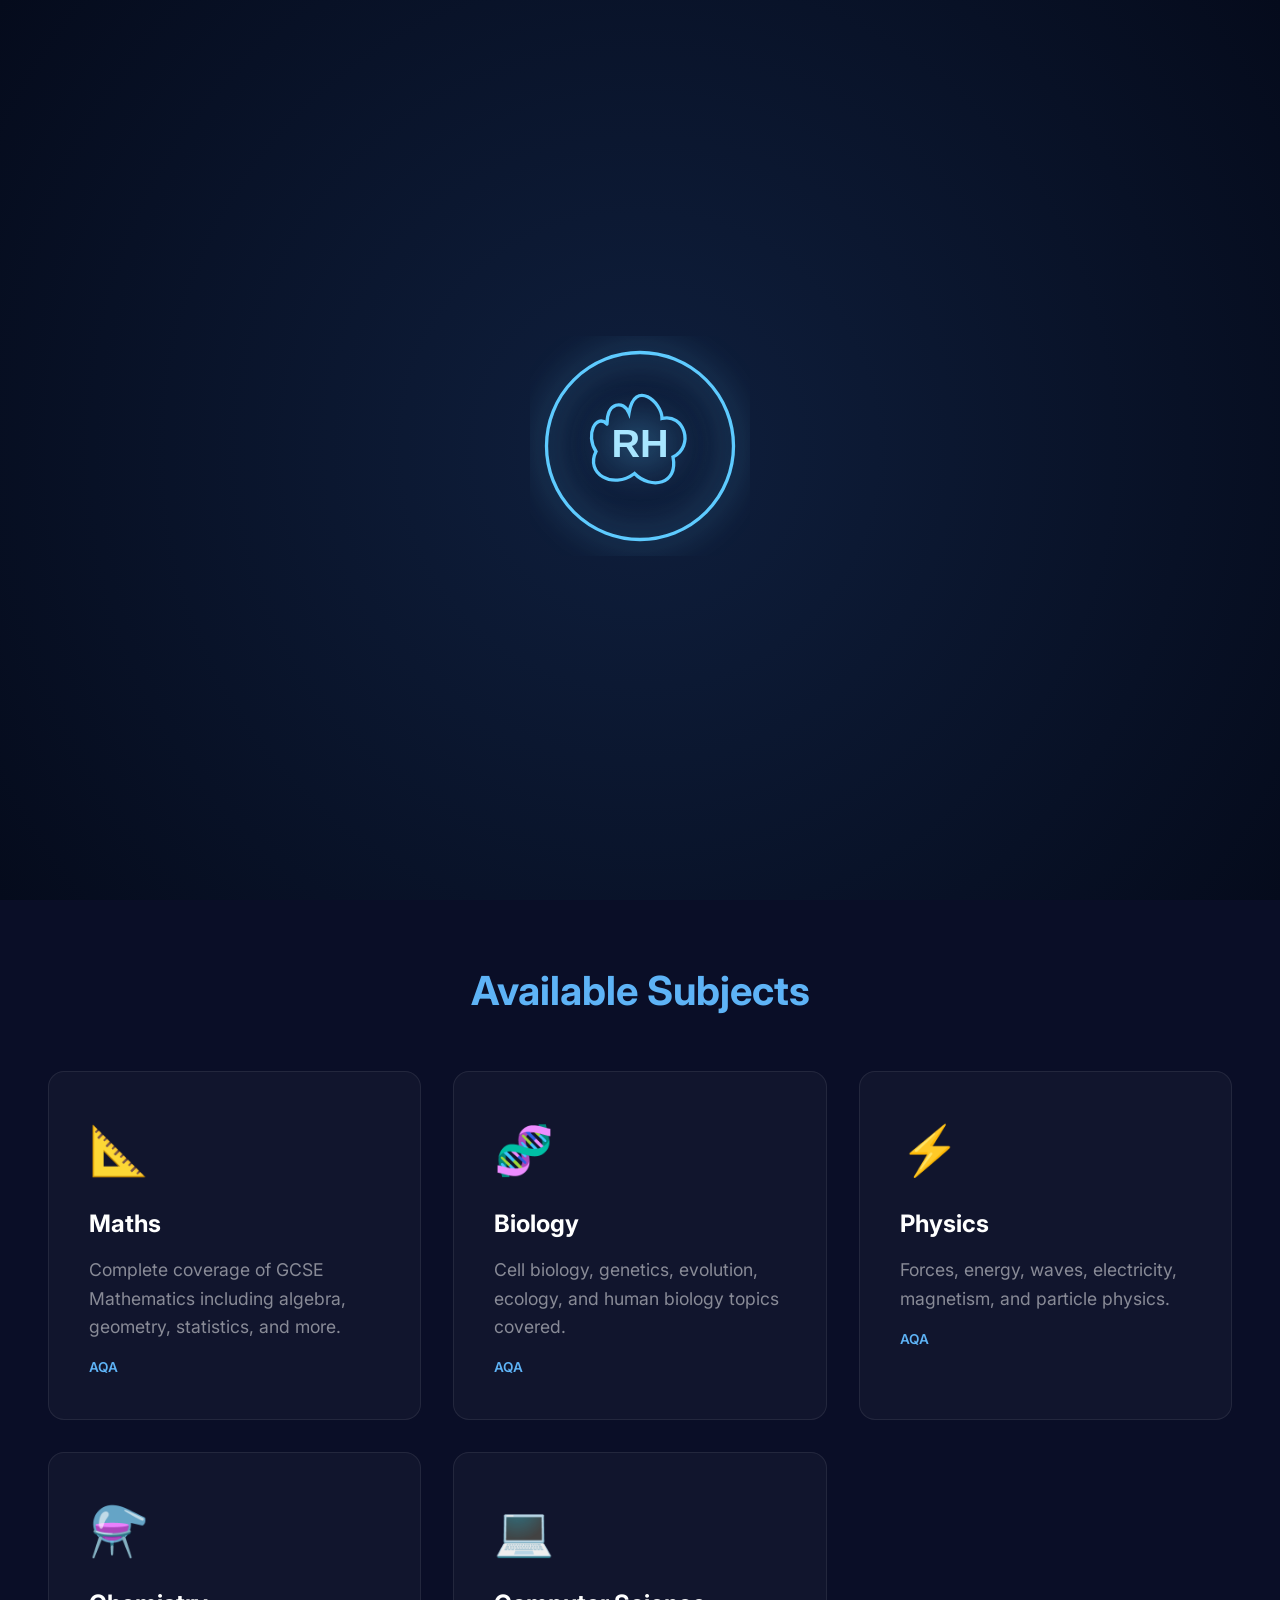
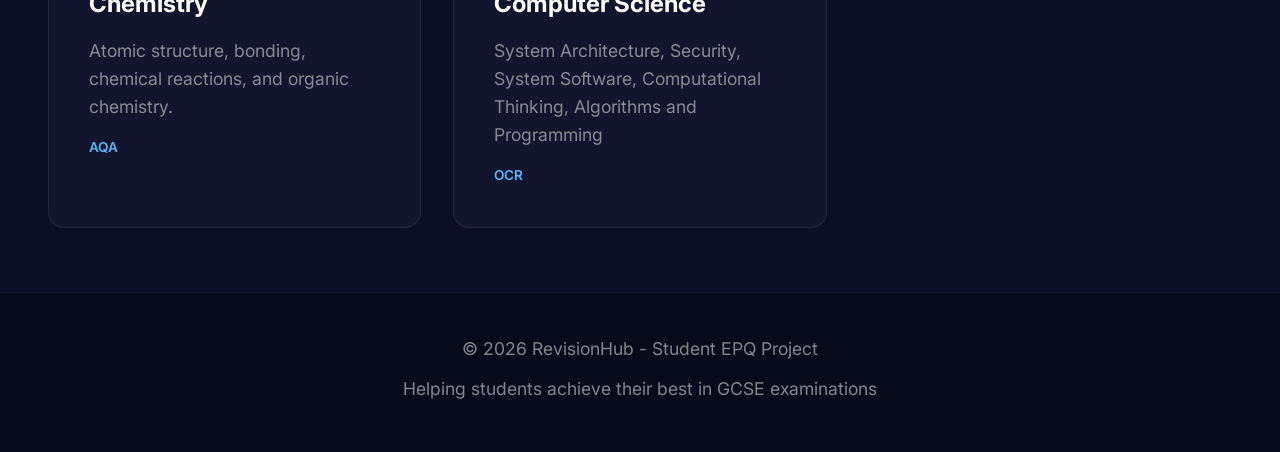
==== commit 1dcacc45: "nearly finished" ====
--- a/index.html
+++ b/index.html
@@ -4,13 +4,40 @@
     <meta charset="UTF-8">
     <meta name="viewport" content="width=device-width, initial-scale=1.0">
     <title>RevisionHub</title>
+    <link rel="icon" type="image/x-icon" href="./assets/images/logo.png">
     <link rel="preconnect" href="https://fonts.googleapis.com">
     <link rel="preconnect" href="https://fonts.gstatic.com" crossorigin>
     <link href="https://fonts.googleapis.com/css2?family=Inter:wght@400;500;600;700&display=swap" rel="stylesheet">
     <link rel="stylesheet" href="./css/main.css">
-    <link rel="stylesheet" href="./css/responsive.css">
+    <link rel="stylesheet" href="./css/loader.css">
 </head>
 <body>
+   <div class="loader-wrapper">
+  <div class="logo-loader">
+    <svg viewBox="0 0 200 200" class="logo-svg">
+
+      <!-- Outer ring -->
+      <circle cx="100" cy="100" r="85" class="outer-ring"/>
+
+      <!-- Brain outline -->
+     vg
+<path d="M70,80 
+           C60,70 50,90 60,105
+           C50,125 75,140 95,125
+           C110,140 135,135 130,110
+           C150,100 140,70 120,75
+           C120,60 95,39 90,70 
+           C85,58 70,60 70,80 Z"
+        class="brain-outline"/>
+
+      <!-- RH Text -->
+      <text x="100" y="110" text-anchor="middle" class="logo-text">
+        RH
+      </text>
+
+    </svg>
+  </div>
+</div>
     <header>
         <nav>
             <div class="logo-container">
@@ -109,6 +136,22 @@
         <p>&copy; 2026 RevisionHub - Student EPQ Project</p>
         <p>Helping students achieve their best in GCSE examinations</p>
     </footer>
+   
+    
+    <script>
+  window.addEventListener("load", function() {
+    const loader = document.querySelector(".loader-wrapper");
+
+    setTimeout(() => {
+      loader.style.opacity = "0";
+      loader.style.transition = "opacity 0.6s ease";
+
+      setTimeout(() => {
+        loader.style.display = "none";
+      }, 600);
+    }, 1800);
+  });
+</script>
 
     <script src="js/navigation.js"></script>
 </body>
--- a/css/main.css
+++ b/css/main.css
@@ -28,6 +28,7 @@
     color: var(--text-primary);
     min-height: 100vh;
     line-height: 1.6;
+    overflow-x: hidden;
 }
 
 /* Header & Navigation */
@@ -88,7 +89,7 @@
 
 .nav-links {
     display: flex;
-    gap: 3rem;
+    gap: 2.5rem;
     list-style: none;
 }
 
@@ -103,6 +104,45 @@
 .nav-links a:hover,
 .nav-links a.active {
     color: var(--accent-blue);
+}
+
+/* Responsive Header Adjustments */
+@media (max-width: 1100px) {
+    header {
+        padding: 1.2rem 2rem;
+    }
+
+    .nav-links {
+        gap: 1.8rem;
+    }
+
+    .nav-links a {
+        font-size: 1rem;
+    }
+}
+
+@media (max-width: 950px) {
+    header {
+        padding: 1rem 1.5rem;
+    }
+
+    .nav-links {
+        gap: 1.2rem;
+    }
+
+    .nav-links a {
+        font-size: 0.9rem;
+    }
+
+    .logo-text {
+        font-size: 1.4rem;
+    }
+
+    .brain-logo {
+        width: 35px;
+        height: 35px;
+        font-size: 0.9rem;
+    }
 }
 
 /* Hero Section */
@@ -354,6 +394,24 @@
 }
 
 @media (max-width: 768px) {
+    body.menu-open {
+        overflow: hidden;
+    }
+
+    .subject-icon-large {
+        font-size: 3rem;
+    }
+
+    .header-description {
+        font-size: 1rem;
+        line-height: 1.5;
+    }
+
+    .header-meta {
+        flex-wrap: wrap;
+        gap: 1rem;
+    }
+
     .mobile-menu-btn {
         display: block;
         background: none;
@@ -367,10 +425,6 @@
 
     .mobile-menu-btn.active {
         transform: rotate(90deg);
-    }
-
-    body.menu-open {
-        overflow: hidden;
     }
 
     .nav-links {
@@ -406,11 +460,25 @@
         transition: all 0.4s cubic-bezier(0.25, 0.46, 0.45, 0.94);
     }
 
-    .nav-links.active li:nth-child(1) { transition-delay: 0.1s; }
-    .nav-links.active li:nth-child(2) { transition-delay: 0.15s; }
-    .nav-links.active li:nth-child(3) { transition-delay: 0.2s; }
-    .nav-links.active li:nth-child(4) { transition-delay: 0.25s; }
-    .nav-links.active li:nth-child(5) { transition-delay: 0.3s; }
+    .nav-links.active li:nth-child(1) {
+        transition-delay: 0.1s;
+    }
+
+    .nav-links.active li:nth-child(2) {
+        transition-delay: 0.15s;
+    }
+
+    .nav-links.active li:nth-child(3) {
+        transition-delay: 0.2s;
+    }
+
+    .nav-links.active li:nth-child(4) {
+        transition-delay: 0.25s;
+    }
+
+    .nav-links.active li:nth-child(5) {
+        transition-delay: 0.3s;
+    }
 
     .nav-links.active li {
         transform: translateX(0);
@@ -422,7 +490,7 @@
     }
 
     .logo-text {
-        font-size: 1.5rem;
+        font-size: 1.3rem;
     }
 
     .hero {
@@ -454,6 +522,32 @@
     .page-header h1 {
         font-size: 2rem;
     }
+
+    .page-header-center {
+        padding: 2rem 1.5rem;
+    }
+
+    .page-header-center h1 {
+        font-size: 2rem;
+    }
+
+    .filter-section {
+        padding: 0 1.5rem;
+    }
+
+    .subjects-container {
+        padding: 0 1.5rem 4rem;
+    }
+
+    .subject-card-detailed {
+        padding: 2rem;
+    }
+
+    .subject-header {
+        flex-direction: column;
+        gap: 1.5rem;
+        text-align: center;
+    }
 }
 
 @media (max-width: 480px) {
@@ -466,7 +560,7 @@
     }
 }
 
-.page-header {
+.page-header-center {
     max-width: 1400px;
     margin: 0 auto;
     padding: 3rem 3rem 4rem;
@@ -474,13 +568,13 @@
     text-align: center;
 }
 
-.page-header h1 {
+.page-header-center h1 {
     font-size: 3.5rem;
     margin-bottom: 1rem;
     color: #ffffff;
 }
 
-.page-header p {
+.page-header-center p {
     font-size: 1.2rem;
     color: rgba(255, 255, 255, 0.7);
     max-width: 700px;
@@ -763,239 +857,878 @@
     box-shadow: 0 8px 25px rgba(0, 0, 0, 0.4);
 }
 
- .ask-me {
-            max-width: 700px;
-            margin: 0 auto;
-            padding: 4rem 3rem;
-
-        .ask-me-title {
-            font-size: 3rem;
-            margin-bottom: 1rem;
+.ask-me {
+    max-width: 700px;
+    margin: 0 auto;
+    padding: 4rem 3rem;
+
+    .ask-me-title {
+        font-size: 3rem;
+        margin-bottom: 1rem;
+        text-align: center;
+    }
+
+    .subtitle {
+        text-align: center;
+        color: rgba(255, 255, 255, 0.7);
+        font-size: 1.1rem;
+        margin-bottom: 3rem;
+    }
+
+    .form-container {
+        background: rgba(255, 255, 255, 0.03);
+        border-radius: 20px;
+        padding: 3rem;
+        border: 1px solid rgba(255, 255, 255, 0.08);
+    }
+
+    .form-group {
+        margin-bottom: 1.5rem;
+    }
+
+    label {
+        display: block;
+        color: rgba(255, 255, 255, 0.9);
+        margin-bottom: 0.5rem;
+        font-weight: 500;
+        font-size: 1rem;
+    }
+
+    input,
+    textarea {
+        width: 100%;
+        background: rgba(255, 255, 255, 0.05);
+        border: 1px solid rgba(255, 255, 255, 0.1);
+        border-radius: 10px;
+        padding: 1rem;
+        color: #ffffff;
+        font-size: 1rem;
+        font-family: 'Inter', sans-serif;
+        transition: all 0.3s;
+    }
+
+    input:focus,
+    textarea:focus {
+        outline: none;
+        border-color: #5eb3f6;
+        background: rgba(255, 255, 255, 0.08);
+    }
+
+    input::placeholder,
+    textarea::placeholder {
+        color: rgba(255, 255, 255, 0.4);
+    }
+
+    textarea {
+        resize: vertical;
+        min-height: 150px;
+    }
+
+    .submit-btn {
+        width: 100%;
+        background: #5eb3f6;
+        color: #0a0e27;
+        border: none;
+        padding: 1.2rem;
+        border-radius: 10px;
+        font-size: 1.1rem;
+        font-weight: 600;
+        cursor: pointer;
+        transition: all 0.3s;
+        margin-top: 1rem;
+    }
+
+    .submit-btn:hover {
+        background: #4a9de0;
+        transform: translateY(-2px);
+        box-shadow: 0 10px 30px rgba(94, 179, 246, 0.3);
+    }
+
+    .success-message {
+        display: none;
+        background: rgba(34, 197, 94, 0.2);
+        border: 1px solid rgba(34, 197, 94, 0.5);
+        border-radius: 10px;
+        padding: 1.5rem;
+        margin-top: 1.5rem;
+        text-align: center;
+        color: #4ade80;
+    }
+
+    .success-message.show {
+        display: block;
+    }
+}
+
+@media (max-width: 768px) {
+    .mobile-menu-btn {
+        display: block;
+    }
+
+    .nav-links {
+        position: fixed;
+        top: 80px;
+        right: -100%;
+        flex-direction: column;
+        background: rgba(10, 14, 39, 0.98);
+        width: 100%;
+        padding: 2rem;
+        gap: 1.5rem;
+        transition: right 0.3s ease;
+        border-top: 1px solid rgba(255, 255, 255, 0.1);
+    }
+
+    .nav-links.active {
+        right: 0;
+    }
+
+    header {
+        padding: 1rem 1.5rem;
+    }
+
+    .logo {
+        font-size: 1.5rem;
+    }
+
+    .content {
+        padding: 3rem 1.5rem;
+    }
+
+    h1 {
+        font-size: 2rem;
+    }
+
+    .form-container {
+        padding: 2rem;
+    }
+}
+
+.filter-section {
+    max-width: 1400px;
+    margin: 0 auto 3rem;
+    padding: 0 3rem;
+}
+
+.filter-tabs {
+    display: flex;
+    gap: 1rem;
+    justify-content: center;
+    flex-wrap: wrap;
+}
+
+.filter-tab {
+    background: rgba(255, 255, 255, 0.05);
+    border: 1px solid rgba(255, 255, 255, 0.1);
+    color: rgba(255, 255, 255, 0.7);
+    padding: 0.8rem 1.8rem;
+    border-radius: 10px;
+    cursor: pointer;
+    font-weight: 600;
+    transition: all 0.3s;
+    font-size: 1rem;
+}
+
+.filter-tab:hover {
+    background: rgba(255, 255, 255, 0.08);
+    border-color: rgba(94, 179, 246, 0.3);
+}
+
+.filter-tab.active {
+    background: #5eb3f6;
+    color: #0a0e27;
+    border-color: #5eb3f6;
+}
+
+.subjects-container {
+    max-width: 1400px;
+    margin: 0 auto;
+    padding: 0 3rem 4rem;
+}
+
+.subject-card-detailed {
+    background: rgba(255, 255, 255, 0.03);
+    border-radius: 20px;
+    padding: 2.5rem;
+    border: 1px solid rgba(255, 255, 255, 0.08);
+    margin-bottom: 2rem;
+    transition: all 0.3s;
+}
+
+.subject-card-detailed:hover {
+    background: rgba(255, 255, 255, 0.06);
+    border-color: rgba(94, 179, 246, 0.3);
+}
+
+.subject-header {
+    display: flex;
+    align-items: center;
+    gap: 2rem;
+    margin-bottom: 1.5rem;
+}
+
+.subject-info h3 {
+    font-size: 2rem;
+    margin-bottom: 0.5rem;
+}
+
+.subject-meta {
+    display: flex;
+    gap: 1.5rem;
+    align-items: center;
+    margin-top: 0.5rem;
+}
+
+.view-resources-btn {
+    background: #5eb3f6;
+    color: #0a0e27;
+    padding: 1rem 2rem;
+    border-radius: 10px;
+    text-decoration: none;
+    font-weight: 600;
+    transition: all 0.3s;
+    display: inline-block;
+    margin-top: 1rem;
+}
+
+.view-resources-btn:hover {
+    background: #4a9de0;
+}
+
+.topics-list-section {
+    max-width: 1400px;
+    margin: 0 auto;
+    padding: 0 3rem 2rem;
+}
+
+.topics-list {
+    background: rgba(255, 255, 255, 0.03);
+    border-radius: 15px;
+    padding: 2rem;
+    border: 1px solid rgba(255, 255, 255, 0.08);
+}
+
+.topics-list h3 {
+    font-size: 1.3rem;
+    margin-bottom: 1rem;
+    color: #5eb3f6;
+}
+
+.topics-grid {
+    display: flex;
+    flex-wrap: wrap;
+    gap: 1rem;
+}
+
+.topic-tag {
+    background: rgba(94, 179, 246, 0.1);
+    padding: 0.6rem 1rem;
+    border-radius: 8px;
+    font-size: 0.95rem;
+    color: rgba(255, 255, 255, 0.9);
+    border: 1px solid rgba(94, 179, 246, 0.2);
+}
+
+.main-content {
+    max-width: 1400px;
+    margin: 0 auto;
+    padding: 0 3rem 4rem;
+}
+
+.topic-card {
+    background: rgba(255, 255, 255, 0.03);
+    border-radius: 15px;
+    border: 1px solid rgba(255, 255, 255, 0.08);
+    margin-bottom: 1.5rem;
+    overflow: hidden;
+    transition: all 0.3s;
+}
+
+.topic-card:hover {
+    border-color: rgba(94, 179, 246, 0.3);
+}
+
+.topic-card-header {
+    padding: 2rem;
+    display: flex;
+    justify-content: space-between;
+    align-items: center;
+    cursor: pointer;
+}
+
+.topic-info {
+    display: flex;
+    align-items: center;
+    gap: 1.5rem;
+    flex: 1;
+}
+
+.topic-icon {
+    font-size: 2.5rem;
+}
+
+.topic-title h3 {
+    font-size: 1.5rem;
+    margin-bottom: 0.3rem;
+}
+
+.topic-description {
+    color: rgba(255, 255, 255, 0.6);
+    font-size: 0.95rem;
+}
+
+.view-more-btn {
+    background: rgba(94, 179, 246, 0.15);
+    color: #5eb3f6;
+    padding: 0.7rem 1.5rem;
+    border-radius: 8px;
+    border: 1px solid rgba(94, 179, 246, 0.3);
+    font-weight: 600;
+    cursor: pointer;
+    transition: all 0.3s;
+    font-size: 0.95rem;
+}
+
+.view-more-btn:hover {
+    background: rgba(94, 179, 246, 0.25);
+}
+
+.topic-card-content {
+    max-height: 0;
+    overflow: hidden;
+    transition: max-height 0.3s ease;
+}
+
+.topic-card-content.open {
+    max-height: 400px;
+}
+
+.topic-actions {
+    padding: 0 2rem 2rem 2rem;
+    display: flex;
+    gap: 1rem;
+    flex-wrap: wrap;
+}
+
+.action-btn {
+    flex: 1;
+    min-width: 200px;
+    background: #5eb3f6;
+    color: #0a0e27;
+    padding: 1rem 2rem;
+    border-radius: 10px;
+    text-decoration: none;
+    font-weight: 600;
+    text-align: center;
+    transition: all 0.3s;
+    border: none;
+    cursor: pointer;
+    font-size: 1rem;
+    display: flex;
+    align-items: center;
+    justify-content: center;
+    gap: 0.5rem;
+}
+
+.action-btn:hover {
+    background: #4a9de0;
+    transform: translateY(-2px);
+}
+
+.action-btn.secondary {
+    background: rgba(94, 179, 246, 0.2);
+    color: #5eb3f6;
+}
+
+.action-btn.secondary:hover {
+    background: rgba(94, 179, 246, 0.3);
+}
+
+@media (max-width: 768px) {
+
+    .topics-list-section,
+    .main-content {
+        padding-left: 1.5rem;
+        padding-right: 1.5rem;
+    }
+
+    .topic-card-header {
+        flex-direction: column;
+        gap: 1.5rem;
+        align-items: flex-start;
+    }
+
+    .topic-info {
+        flex-direction: column;
+        align-items: flex-start;
+        gap: 1rem;
+    }
+
+    .topics-grid {
+        grid-template-columns: 1fr;
+    }
+
+    .action-btn {
+        min-width: 100%;
+    }
+}
+
+.topics-list-section {
+    max-width: 1400px;
+    margin: 0 auto;
+    padding: 0 3rem 2rem;
+}
+
+.topics-list {
+    background: rgba(255, 255, 255, 0.03);
+    border-radius: 15px;
+    padding: 2rem;
+    border: 1px solid rgba(255, 255, 255, 0.08);
+}
+
+.topics-list h3 {
+    font-size: 1.3rem;
+    margin-bottom: 1rem;
+    color: #5eb3f6;
+}
+
+.topics-grid {
+    display: grid;
+    grid-template-columns: repeat(auto-fit, minmax(200px, 1fr));
+    gap: 0.8rem;
+}
+
+.topic-tag {
+    background: rgba(94, 179, 246, 0.1);
+    padding: 0.6rem 1rem;
+    border-radius: 8px;
+    font-size: 0.95rem;
+    color: rgba(255, 255, 255, 0.9);
+    border: 1px solid rgba(94, 179, 246, 0.2);
+}
+
+.main-content {
+    max-width: 1400px;
+    margin: 0 auto;
+    padding: 0 3rem 4rem;
+}
+
+.topic-card {
+    background: rgba(255, 255, 255, 0.03);
+    border-radius: 15px;
+    border: 1px solid rgba(255, 255, 255, 0.08);
+    margin-bottom: 1.5rem;
+    overflow: hidden;
+    transition: all 0.3s;
+}
+
+.topic-card:hover {
+    border-color: rgba(94, 179, 246, 0.3);
+}
+
+.topic-card-header {
+    padding: 2rem;
+    display: flex;
+    justify-content: space-between;
+    align-items: center;
+    cursor: pointer;
+}
+
+.topic-info {
+    display: flex;
+    align-items: center;
+    gap: 1.5rem;
+    flex: 1;
+}
+
+.topic-icon {
+    font-size: 2.5rem;
+}
+
+.topic-title h3 {
+    font-size: 1.5rem;
+    margin-bottom: 0.3rem;
+}
+
+.topic-description {
+    color: rgba(255, 255, 255, 0.6);
+    font-size: 0.95rem;
+}
+
+.view-more-btn {
+    background: rgba(94, 179, 246, 0.15);
+    color: #5eb3f6;
+    padding: 0.7rem 1.5rem;
+    border-radius: 8px;
+    border: 1px solid rgba(94, 179, 246, 0.3);
+    font-weight: 600;
+    cursor: pointer;
+    transition: all 0.3s;
+    font-size: 0.95rem;
+}
+
+.view-more-btn:hover {
+    background: rgba(94, 179, 246, 0.25);
+}
+
+.topic-card-content {
+    max-height: 0;
+    overflow: hidden;
+    transition: max-height 0.3s ease;
+}
+
+.topic-card-content.open {
+    max-height: 400px;
+}
+
+.topic-actions {
+    padding: 0 2rem 2rem 2rem;
+    display: flex;
+    gap: 1rem;
+    flex-wrap: wrap;
+}
+
+.action-btn {
+    flex: 1;
+    min-width: 200px;
+    background: #5eb3f6;
+    color: #0a0e27;
+    padding: 1rem 2rem;
+    border-radius: 10px;
+    text-decoration: none;
+    font-weight: 600;
+    text-align: center;
+    transition: all 0.3s;
+    border: none;
+    cursor: pointer;
+    font-size: 1rem;
+    display: flex;
+    align-items: center;
+    justify-content: center;
+    gap: 0.5rem;
+}
+
+.action-btn:hover {
+    background: #4a9de0;
+    transform: translateY(-2px);
+}
+
+.action-btn.secondary {
+    background: rgba(94, 179, 246, 0.2);
+    color: #5eb3f6;
+}
+
+.action-btn.secondary:hover {
+    background: rgba(94, 179, 246, 0.3);
+}
+
+@media (max-width: 768px) {
+
+    .topics-list-section,
+    .main-content {
+        padding-left: 1.5rem;
+        padding-right: 1.5rem;
+    }
+
+    .topic-card-header {
+        flex-direction: column;
+        gap: 1.5rem;
+        align-items: flex-start;
+    }
+
+    .topic-info {
+        flex-direction: column;
+        align-items: flex-start;
+        gap: 1rem;
+    }
+
+    .topics-grid {
+        grid-template-columns: 1fr;
+    }
+
+    .action-btn {
+        min-width: 100%;
+    }
+}
+
+.useful-videos {
+            max-width: 1400px;
+            margin: 4rem auto;
+            padding: 0 3rem;
+        }
+        .useful-videos h2 {
+            text-align: center;
+            font-size: 2rem;
+            margin-bottom: 2rem;
+            color: #5eb3f6;
+        }
+        .video-grid {
+            display: grid;
+            grid-template-columns: repeat(auto-fit, minmax(300px, 1fr));
+            gap: 1.5rem;
+        }
+        .video-card {
+            background: rgba(255, 255, 255, 0.03);
+            border-radius: 12px;
+            border: 1px solid rgba(94, 179, 246, 0.2);
+            overflow: hidden;
+            transition: all 0.3s;
+        }
+        .video-card:hover {
+            transform: translateY(-5px);
+            border-color: #5eb3f6;
+        }
+        .video-card iframe {
+            width: 100%;
+            height: 180px;
+            border: none;
+        }
+        .video-info {
+            padding: 1rem;
             text-align: center;
         }
-
-        .subtitle {
-            text-align: center;
+        .video-info h3 {
+            font-size: 1.2rem;
+            margin: 0.5rem 0;
+            color: #fff;
+        }
+        .video-info p {
+            font-size: 0.9rem;
             color: rgba(255, 255, 255, 0.7);
-            font-size: 1.1rem;
-            margin-bottom: 3rem;
+            margin: 0;
         }
-
-        .form-container {
-            background: rgba(255, 255, 255, 0.03);
-            border-radius: 20px;
-            padding: 3rem;
-            border: 1px solid rgba(255, 255, 255, 0.08);
+        @media (max-width: 768px) {
+            .useful-videos { padding: 0 1.5rem; }
+            .video-card iframe { height: 160px; }
         }
 
-        .form-group {
-            margin-bottom: 1.5rem;
-        }
-
-        label {
-            display: block;
-            color: rgba(255, 255, 255, 0.9);
-            margin-bottom: 0.5rem;
-            font-weight: 500;
-            font-size: 1rem;
-        }
-
-        input,
-        textarea {
-            width: 100%;
-            background: rgba(255, 255, 255, 0.05);
-            border: 1px solid rgba(255, 255, 255, 0.1);
-            border-radius: 10px;
-            padding: 1rem;
-            color: #ffffff;
-            font-size: 1rem;
-            font-family: 'Inter', sans-serif;
-            transition: all 0.3s;
-        }
-
-        input:focus,
-        textarea:focus {
-            outline: none;
-            border-color: #5eb3f6;
-            background: rgba(255, 255, 255, 0.08);
-        }
-
-        input::placeholder,
-        textarea::placeholder {
-            color: rgba(255, 255, 255, 0.4);
-        }
-
-        textarea {
-            resize: vertical;
-            min-height: 150px;
-        }
-
-        .submit-btn {
-            width: 100%;
-            background: #5eb3f6;
-            color: #0a0e27;
-            border: none;
-            padding: 1.2rem;
-            border-radius: 10px;
-            font-size: 1.1rem;
-            font-weight: 600;
-            cursor: pointer;
-            transition: all 0.3s;
-            margin-top: 1rem;
-        }
-
-        .submit-btn:hover {
-            background: #4a9de0;
-            transform: translateY(-2px);
-            box-shadow: 0 10px 30px rgba(94, 179, 246, 0.3);
-        }
-
-        .success-message {
-            display: none;
-            background: rgba(34, 197, 94, 0.2);
-            border: 1px solid rgba(34, 197, 94, 0.5);
-            border-radius: 10px;
-            padding: 1.5rem;
-            margin-top: 1.5rem;
-            text-align: center;
-            color: #4ade80;
-        }
-
-        .success-message.show {
-            display: block;
-        }
-        }
-
- @media (max-width: 768px) {
-            .mobile-menu-btn {
-                display: block;
-            }
-
-            .nav-links {
-                position: fixed;
-                top: 80px;
-                right: -100%;
-                flex-direction: column;
-                background: rgba(10, 14, 39, 0.98);
-                width: 100%;
-                padding: 2rem;
-                gap: 1.5rem;
-                transition: right 0.3s ease;
-                border-top: 1px solid rgba(255, 255, 255, 0.1);
-            }
-
-            .nav-links.active {
-                right: 0;
-            }
-
-            header {
-                padding: 1rem 1.5rem;
-            }
-
-            .logo {
-                font-size: 1.5rem;
-            }
-
-            .content {
-                padding: 3rem 1.5rem;
-            }
-
-            h1 {
-                font-size: 2rem;
-            }
-
-            .form-container {
-                padding: 2rem;
-            }
-        }
-
-        .filter-section {
-            max-width: 1400px;
-            margin: 0 auto 3rem;
-            padding: 0 3rem;
-        }
-
-        .filter-tabs {
-            display: flex;
-            gap: 1rem;
-            justify-content: center;
-            flex-wrap: wrap;
-        }
-
-        .filter-tab {
-            background: rgba(255, 255, 255, 0.05);
-            border: 1px solid rgba(255, 255, 255, 0.1);
-            color: rgba(255, 255, 255, 0.7);
-            padding: 0.8rem 1.8rem;
-            border-radius: 10px;
-            cursor: pointer;
-            font-weight: 600;
-            transition: all 0.3s;
-            font-size: 1rem;
-        }
-
-        .filter-tab:hover {
-            background: rgba(255, 255, 255, 0.08);
-            border-color: rgba(94, 179, 246, 0.3);
-        }
-
-        .filter-tab.active {
-            background: #5eb3f6;
-            color: #0a0e27;
-            border-color: #5eb3f6;
-        }
-
-        .subjects-container {
-            max-width: 1400px;
-            margin: 0 auto;
-            padding: 0 3rem 4rem;
-        }
-
-        .subject-card-detailed {
-            background: rgba(255, 255, 255, 0.03);
-            border-radius: 20px;
-            padding: 2.5rem;
-            border: 1px solid rgba(255, 255, 255, 0.08);
-            margin-bottom: 2rem;
-            transition: all 0.3s;
-        }
-
-        .subject-card-detailed:hover {
-            background: rgba(255, 255, 255, 0.06);
-            border-color: rgba(94, 179, 246, 0.3);
-        }
-
-        .subject-header {
-            display: flex;
-            align-items: center;
-            gap: 2rem;
-            margin-bottom: 1.5rem;
-        }
-
-        .subject-info h3 {
-            font-size: 2rem;
-            margin-bottom: 0.5rem;
-        }
-
-        .subject-meta {
-            display: flex;
-            gap: 1.5rem;
-            align-items: center;
-            margin-top: 0.5rem;
-        }
-
-        .view-resources-btn {
-            background: #5eb3f6;
-            color: #0a0e27;
-            padding: 1rem 2rem;
-            border-radius: 10px;
-            text-decoration: none;
-            font-weight: 600;
-            transition: all 0.3s;
-            display: inline-block;
-            margin-top: 1rem;
-        }
-
-        .view-resources-btn:hover {
-            background: #4a9de0;
-        }+/* ===================================
+   Accessibility & Enhanced UX
+   =================================== */
+
+/* Focus states for all interactive elements */
+button:focus-visible,
+a:focus-visible,
+input:focus-visible,
+select:focus-visible,
+textarea:focus-visible {
+    outline: 2px solid #5eb3f6;
+    outline-offset: 2px;
+}
+
+/* Mobile-optimized touch targets */
+@media (max-width: 768px) {
+    button,
+    .action-btn,
+    .filter-tab,
+    a.subject-card,
+    a.subject-card-detailed {
+        min-height: 48px;
+        display: flex;
+        align-items: center;
+        justify-content: center;
+    }
+
+    /* Improve spacing on mobile */
+    .topics-grid {
+        gap: 0.5rem;
+    }
+
+    .page-header-center h1 {
+        font-size: 1.8rem;
+        line-height: 1.3;
+    }
+
+    .header-content h1 {
+        font-size: 2rem;
+    }
+
+    /* Better mobile card padding */
+    .subject-card {
+        padding: 1.5rem;
+    }
+
+    /* Improve accordion button visibility */
+    .view-more-btn {
+        padding: 0.8rem 1.2rem;
+        min-height: 44px;
+    }
+
+    /* Better spacing for action buttons */
+    .topic-actions {
+        gap: 0.8rem;
+        flex-direction: column;
+    }
+
+    .action-btn {
+        width: 100%;
+        min-width: auto;
+    }
+}
+
+/* Ultra-mobile responsive (below 480px) */
+@media (max-width: 480px) {
+    header {
+        padding: 0.8rem 1rem;
+    }
+
+    .logo-text {
+        font-size: 1.2rem;
+    }
+
+    .page-header-center h1 {
+        font-size: 1.5rem;
+    }
+
+    .topic-title h3 {
+        font-size: 1.2rem;
+    }
+
+    .topic-description {
+        font-size: 0.85rem;
+    }
+
+    .nav-links {
+        padding: 1rem;
+        gap: 1rem;
+    }
+
+    .filter-tab {
+        padding: 0.6rem 1rem;
+        font-size: 0.9rem;
+    }
+
+    /* Stack buttons on very small screens */
+    .exam-boards {
+        flex-direction: column;
+        width: 100%;
+    }
+
+    .board-badge {
+        width: 100%;
+        text-align: center;
+    }
+
+    /* Mobile horizontal scroll fixes */
+    .hero {
+        padding: 1.5rem 1rem;
+    }
+
+    .subjects-section {
+        padding: 0 1rem;
+    }
+
+    .main-content {
+        padding: 0 1rem 4rem;
+    }
+
+    .topics-list-section {
+        padding: 0 1rem 2rem;
+    }
+
+    .subjects-container {
+        padding: 0 1rem 4rem;
+    }
+
+    .breadcrumb {
+        padding: 1rem 1rem 0;
+    }
+
+    .about-content {
+        padding: 0 1rem 4rem;
+    }
+
+    .topic-card-header {
+        padding: 1.5rem 1rem;
+    }
+
+    .topic-actions {
+        padding: 0 1rem 1.5rem;
+    }
+
+    .page-header {
+        padding: 1.5rem 1rem;
+    }
+
+    .page-header-center {
+        padding: 1.5rem 1rem 2rem;
+    }
+
+    .section-title {
+        font-size: 2rem;
+        margin-bottom: 2rem;
+    }
+
+    .subject-card {
+        padding: 1.2rem;
+    }
+
+    /* Ensure no text overflow on mobile */
+    h1, h2, h3, h4, h5, h6 {
+        word-wrap: break-word;
+        overflow-wrap: break-word;
+    }
+
+    p, a, span, li {
+        word-wrap: break-word;
+        overflow-wrap: break-word;
+    }
+
+    /* Additional mobile optimizations */
+    .useful-videos {
+        padding: 0 1rem;
+        margin: 2rem auto;
+    }
+
+    .useful-videos h2 {
+        font-size: 1.5rem;
+    }
+
+    .video-grid {
+        gap: 1rem;
+    }
+
+    .form-container {
+        padding: 1rem;
+    }
+}
+
+/* Smooth transitions for better perceived performance */
+html {
+    scroll-behavior: smooth;
+}
+
+/* Improved readability on all devices */
+body {
+    -webkit-font-smoothing: antialiased;
+    -moz-osx-font-smoothing: grayscale;
+}
+
+/* Ensure responsive media */
+img, iframe, video {
+    max-width: 100%;
+    height: auto;
+    display: block;
+}
+
+/* Better hover states for large screens */
+@media (hover: hover) and (pointer: fine) {
+    .subject-card,
+    .subject-card-detailed,
+    .topic-card,
+    .action-btn {
+        transition: all 0.3s cubic-bezier(0.25, 0.46, 0.45, 0.94);
+    }
+}
+
+/* Screen reader only content */
+.sr-only {
+    position: absolute;
+    width: 1px;
+    height: 1px;
+    padding: 0;
+    margin: -1px;
+    overflow: hidden;
+    clip: rect(0, 0, 0, 0);
+    white-space: nowrap;
+    border-width: 0;
+}
--- a/css/loader.css
+++ b/css/loader.css
@@ -0,0 +1,81 @@
+.loader-wrapper {
+  position: fixed;
+  inset: 0;
+  background: radial-gradient(circle at center, #0f1f3d, #050b1c);
+  display: flex;
+  justify-content: center;
+  align-items: center;
+  z-index: 9999;
+}
+
+.logo-loader {
+  width: 220px;
+  animation: float 2xs ease-in-out infinite;
+}
+
+.logo-svg {
+  width: 100%;
+  height: 100%;
+}
+
+/* Rotating outer ring */
+.outer-ring {
+  fill: none;
+  stroke: #5ecbff;
+  stroke-width: 3;
+  filter: drop-shadow(0 0 15px #5ecbff);
+  animation: rotate 4s linear infinite;
+}
+
+/* Brain outline draw effect */
+.brain-outline {
+  fill: none;
+  stroke: #5ecbff;
+  stroke-width: 3;
+  stroke-linecap: round;
+
+  stroke-dasharray: 600;
+  stroke-dashoffset: 600;
+
+  animation: drawBrain 2s ease forwards,
+             glowPulse 2s ease-in-out infinite alternate 2s;
+}
+
+/* RH text fades in AFTER drawing */
+.logo-text {
+  fill: #a8e6ff;
+  font-size: 36px;
+  font-weight: bold;
+  font-family: Arial, sans-serif;
+  opacity: 0;
+  filter: drop-shadow(0 0 20px #5ecbff);
+  animation: textFade 1s ease forwards 2s;
+}
+
+/* Animations */
+
+@keyframes drawBrain {
+  to {
+    stroke-dashoffset: 0;
+  }
+}
+
+@keyframes glowPulse {
+  from { filter: drop-shadow(0 0 5px #5ecbff); }
+  to { filter: drop-shadow(0 0 25px #5ecbff); }
+}
+
+@keyframes textFade {
+  to { opacity: 1; }
+}
+
+@keyframes rotate {
+  from { transform: rotate(0deg); transform-origin: center; }
+  to { transform: rotate(360deg); transform-origin: center; }
+}
+
+@keyframes float {
+  0% { transform: translateY(0px); }
+  50% { transform: translateY(-12px); }
+  100% { transform: translateY(0px); }
+}
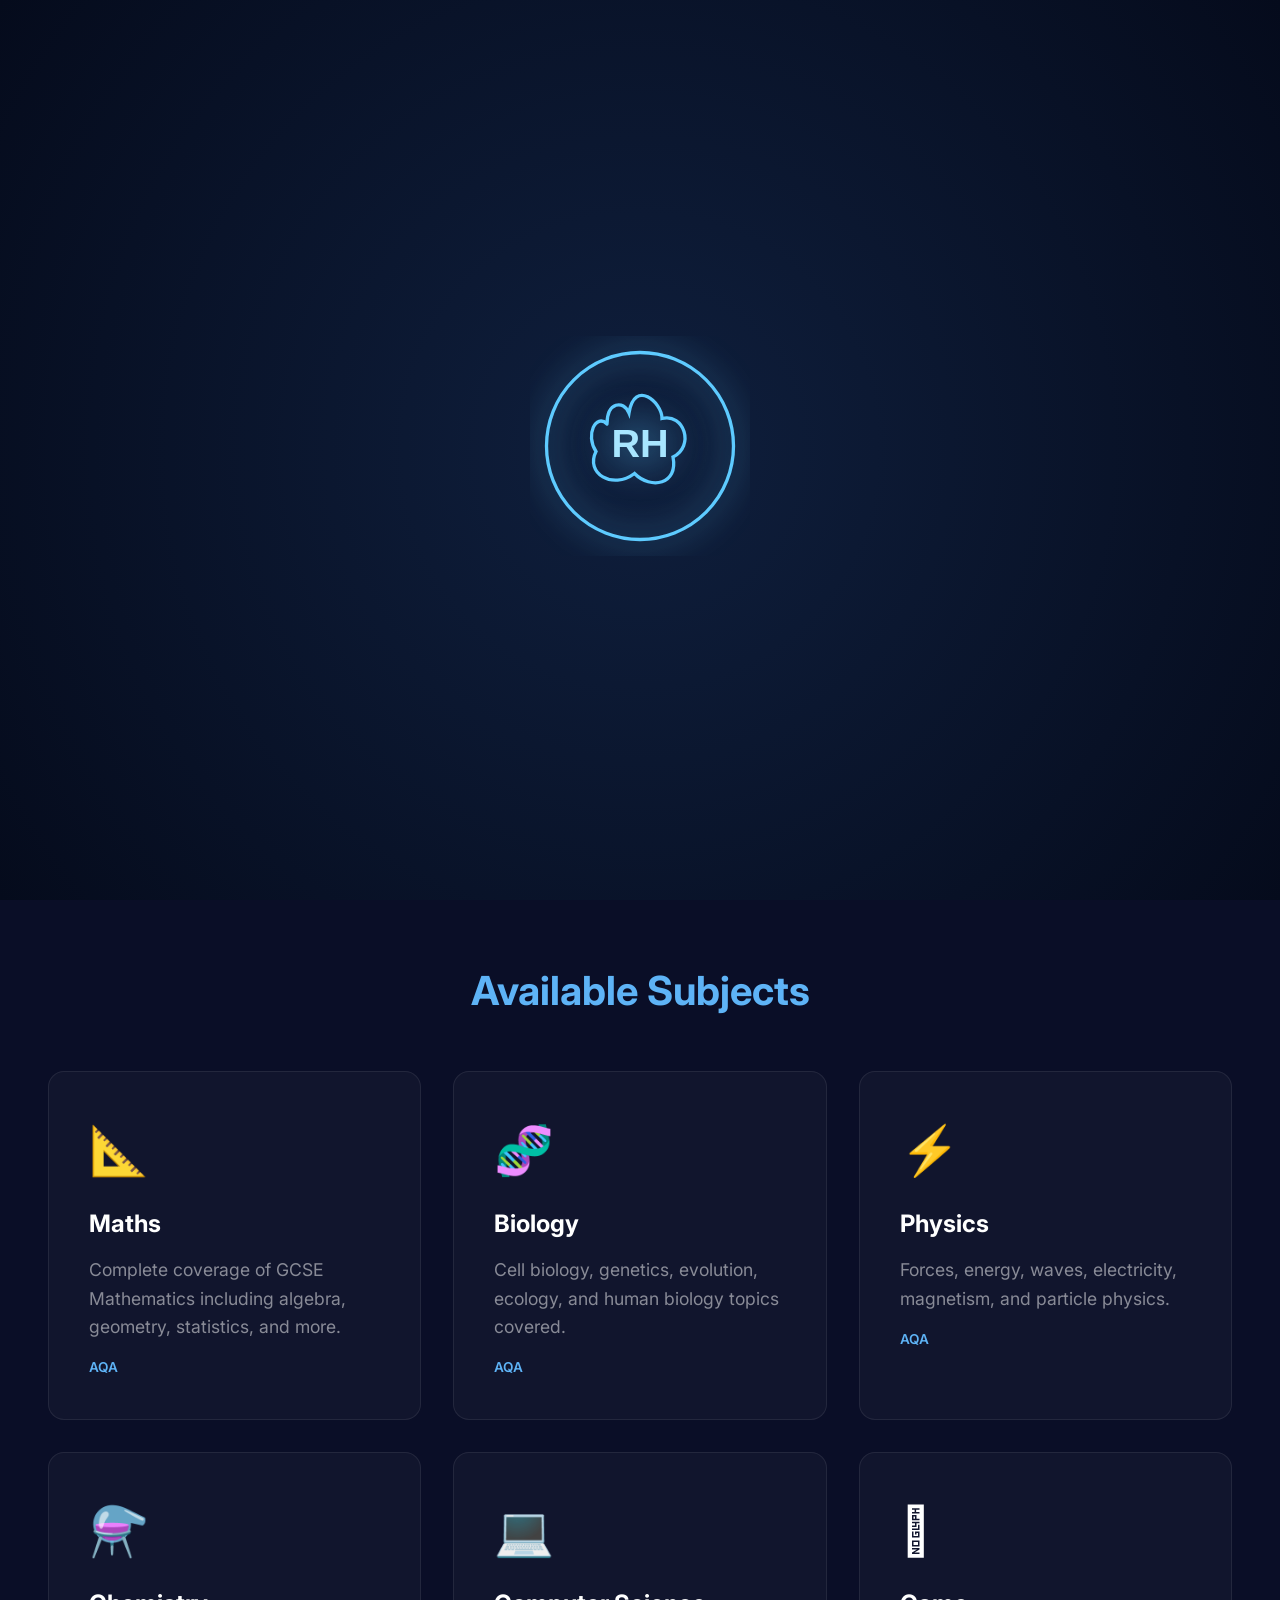
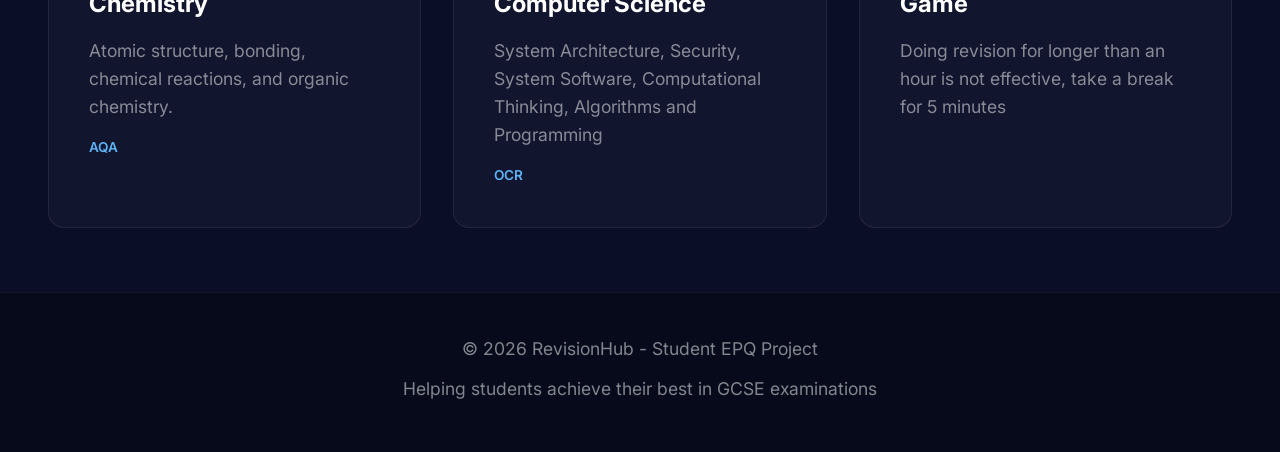
==== commit 1fa8bc7e: "final commit" ====
--- a/index.html
+++ b/index.html
@@ -129,6 +129,12 @@
                 <div class="boards">OCR</div>
             </a>
 
+            <a href="subjects/game.html" class="subject-card">
+                <div class="subject-icon">𓆙</div>
+                <h3>Game</h3>
+                <p>Doing revision for longer than an hour is not effective, take a break for 5 minutes</p>
+            </a>
+
         </div>
     </section>
 
@@ -154,5 +160,6 @@
 </script>
 
     <script src="js/navigation.js"></script>
+    <script src="./js/fix.js"></script>
 </body>
 </html>
--- a/css/main.css
+++ b/css/main.css
@@ -1,8 +1,3 @@
-/* ===================================
-   RevisionHub - Main Stylesheet
-   =================================== */
-
-/* CSS Variables */
 :root {
     --bg-primary: #0a0e27;
     --accent-blue: #5eb3f6;
@@ -15,7 +10,6 @@
     --card-hover: rgba(255, 255, 255, 0.06);
 }
 
-/* Reset & Base Styles */
 * {
     margin: 0;
     padding: 0;
@@ -31,7 +25,6 @@
     overflow-x: hidden;
 }
 
-/* Header & Navigation */
 header {
     background: rgba(10, 14, 39, 0.95);
     padding: 1.5rem 3rem;
@@ -106,7 +99,6 @@
     color: var(--accent-blue);
 }
 
-/* Responsive Header Adjustments */
 @media (max-width: 1100px) {
     header {
         padding: 1.2rem 2rem;
@@ -145,7 +137,6 @@
     }
 }
 
-/* Hero Section */
 .hero {
     max-width: 1400px;
     margin: 0 auto;
@@ -245,7 +236,6 @@
     line-height: 1.6;
 }
 
-/* Subjects Section */
 .subjects-section {
     max-width: 1400px;
     margin: 4rem auto;
@@ -309,7 +299,6 @@
     font-weight: 600;
 }
 
-/* Breadcrumb */
 .breadcrumb {
     max-width: 1400px;
     margin: 0 auto;
@@ -323,7 +312,6 @@
     text-decoration: none;
 }
 
-/* Page Header */
 .page-header {
     max-width: 1400px;
     margin: 0 auto;
@@ -367,7 +355,6 @@
     color: var(--text-muted);
 }
 
-/* Footer */
 footer {
     background: rgba(0, 0, 0, 0.3);
     text-align: center;
@@ -381,7 +368,6 @@
     margin-bottom: 0.5rem;
 }
 
-/* Responsive Design */
 @media (max-width: 1024px) {
     .hero {
         grid-template-columns: 1fr;
@@ -453,7 +439,6 @@
         pointer-events: auto;
     }
 
-    /* Menu item animations */
     .nav-links li {
         transform: translateX(-30px);
         opacity: 0;
@@ -1501,11 +1486,6 @@
             .video-card iframe { height: 160px; }
         }
 
-/* ===================================
-   Accessibility & Enhanced UX
-   =================================== */
-
-/* Focus states for all interactive elements */
 button:focus-visible,
 a:focus-visible,
 input:focus-visible,
@@ -1515,7 +1495,6 @@
     outline-offset: 2px;
 }
 
-/* Mobile-optimized touch targets */
 @media (max-width: 768px) {
     button,
     .action-btn,
@@ -1523,12 +1502,10 @@
     a.subject-card,
     a.subject-card-detailed {
         min-height: 48px;
-        display: flex;
         align-items: center;
         justify-content: center;
     }
 
-    /* Improve spacing on mobile */
     .topics-grid {
         gap: 0.5rem;
     }
@@ -1542,18 +1519,15 @@
         font-size: 2rem;
     }
 
-    /* Better mobile card padding */
     .subject-card {
         padding: 1.5rem;
     }
 
-    /* Improve accordion button visibility */
     .view-more-btn {
         padding: 0.8rem 1.2rem;
         min-height: 44px;
     }
 
-    /* Better spacing for action buttons */
     .topic-actions {
         gap: 0.8rem;
         flex-direction: column;
@@ -1565,7 +1539,6 @@
     }
 }
 
-/* Ultra-mobile responsive (below 480px) */
 @media (max-width: 480px) {
     header {
         padding: 0.8rem 1rem;
@@ -1597,7 +1570,6 @@
         font-size: 0.9rem;
     }
 
-    /* Stack buttons on very small screens */
     .exam-boards {
         flex-direction: column;
         width: 100%;
@@ -1608,7 +1580,6 @@
         text-align: center;
     }
 
-    /* Mobile horizontal scroll fixes */
     .hero {
         padding: 1.5rem 1rem;
     }
@@ -1662,7 +1633,6 @@
         padding: 1.2rem;
     }
 
-    /* Ensure no text overflow on mobile */
     h1, h2, h3, h4, h5, h6 {
         word-wrap: break-word;
         overflow-wrap: break-word;
@@ -1673,7 +1643,6 @@
         overflow-wrap: break-word;
     }
 
-    /* Additional mobile optimizations */
     .useful-videos {
         padding: 0 1rem;
         margin: 2rem auto;
@@ -1690,27 +1659,38 @@
     .form-container {
         padding: 1rem;
     }
-}
-
-/* Smooth transitions for better perceived performance */
+
+    .subject-card p {
+        display: none;
+    }
+
+    .subject-card .boards {
+        display: none;
+    }
+
+    .subject-card-detailed p {
+        display: none;
+    }
+
+    .subject-meta {
+        display: none;
+    }
+}
+
 html {
     scroll-behavior: smooth;
 }
 
-/* Improved readability on all devices */
 body {
     -webkit-font-smoothing: antialiased;
     -moz-osx-font-smoothing: grayscale;
 }
 
-/* Ensure responsive media */
 img, iframe, video {
     max-width: 100%;
     height: auto;
-    display: block;
-}
-
-/* Better hover states for large screens */
+}
+
 @media (hover: hover) and (pointer: fine) {
     .subject-card,
     .subject-card-detailed,
@@ -1720,7 +1700,6 @@
     }
 }
 
-/* Screen reader only content */
 .sr-only {
     position: absolute;
     width: 1px;
--- a/css/loader.css
+++ b/css/loader.css
@@ -18,7 +18,6 @@
   height: 100%;
 }
 
-/* Rotating outer ring */
 .outer-ring {
   fill: none;
   stroke: #5ecbff;
@@ -27,7 +26,6 @@
   animation: rotate 4s linear infinite;
 }
 
-/* Brain outline draw effect */
 .brain-outline {
   fill: none;
   stroke: #5ecbff;
@@ -41,7 +39,6 @@
              glowPulse 2s ease-in-out infinite alternate 2s;
 }
 
-/* RH text fades in AFTER drawing */
 .logo-text {
   fill: #a8e6ff;
   font-size: 36px;
@@ -51,8 +48,6 @@
   filter: drop-shadow(0 0 20px #5ecbff);
   animation: textFade 1s ease forwards 2s;
 }
-
-/* Animations */
 
 @keyframes drawBrain {
   to {
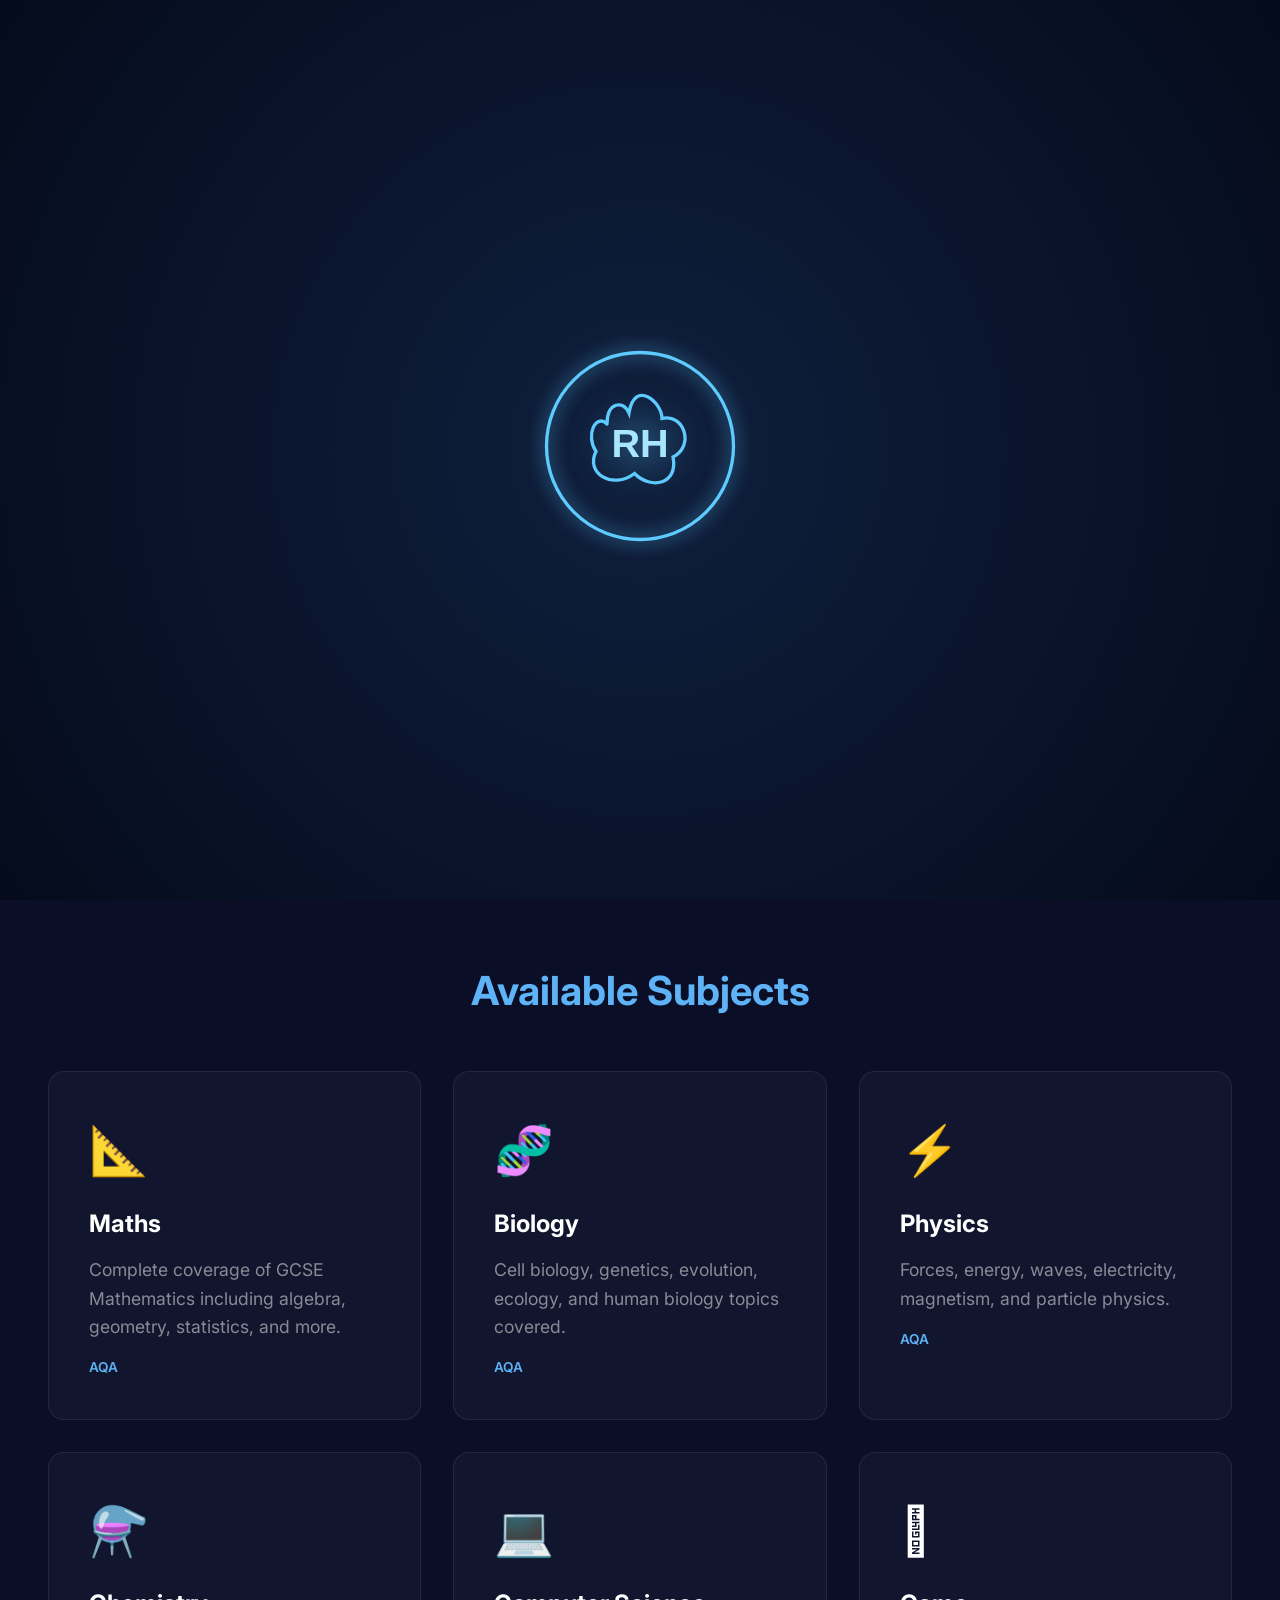
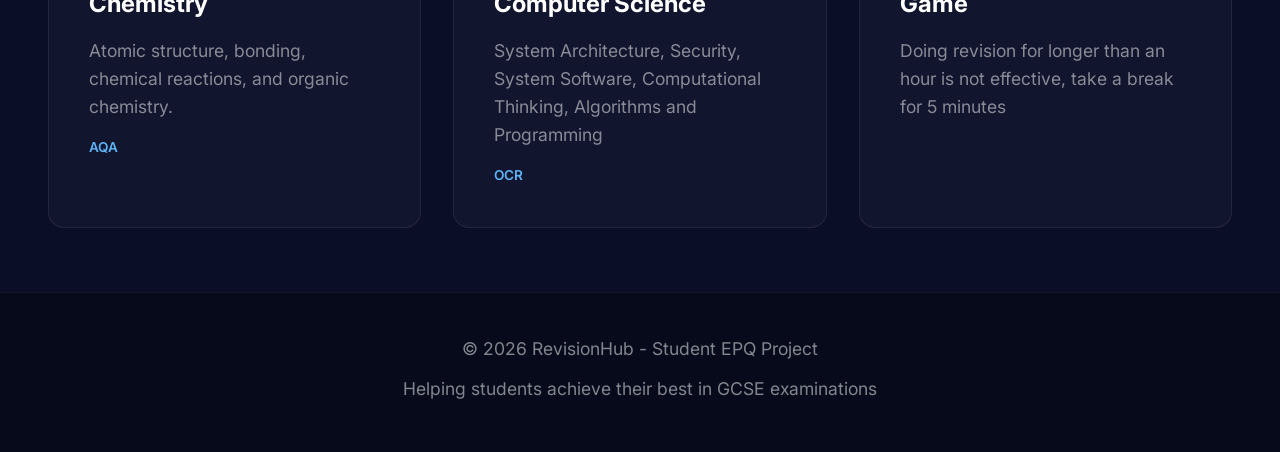
==== commit 90266cf7: "new" ====
--- a/index.html
+++ b/index.html
@@ -3,7 +3,8 @@
 <head>
     <meta charset="UTF-8">
     <meta name="viewport" content="width=device-width, initial-scale=1.0">
-    <title>RevisionHub</title>
+    <title>RevisionHub - GCSE Revision Resources</title>
+    <meta name="description" content="RevisionHub provides free, exam board-aligned GCSE revision resources for Mathematics, Sciences, and Computer Science. Student-created EPQ project with active recall techniques."
     <link rel="icon" type="image/x-icon" href="./assets/images/logo.png">
     <link rel="preconnect" href="https://fonts.googleapis.com">
     <link rel="preconnect" href="https://fonts.gstatic.com" crossorigin>
@@ -20,7 +21,6 @@
       <circle cx="100" cy="100" r="85" class="outer-ring"/>
 
       <!-- Brain outline -->
-     vg
 <path d="M70,80 
            C60,70 50,90 60,105
            C50,125 75,140 95,125
@@ -79,7 +79,7 @@
             </div>
 
             <div class="feature">
-                <h3><span class="feature-icon">🧠</span>Exam Style Questions</h3>
+                <h3><span class="feature-icon">🧠</span> Exam Style Questions</h3>
                 <p>Past paper questions which prepare for real exams</p>
             </div>
 
@@ -160,6 +160,5 @@
 </script>
 
     <script src="js/navigation.js"></script>
-    <script src="./js/fix.js"></script>
 </body>
 </html>
--- a/css/main.css
+++ b/css/main.css
@@ -1710,4 +1710,86 @@
     clip: rect(0, 0, 0, 0);
     white-space: nowrap;
     border-width: 0;
-}+}
+
+ .game{
+            touch-action: none; /* Prevent default touch behaviors like zoom/scroll */
+            margin: 0;
+            padding: 20px;
+            color: #fff;
+            font-family: Arial, sans-serif;
+            display: flex;
+            flex-direction: column;
+            align-items: center;
+            justify-content: center;
+            min-height: 90vh;
+            overflow: hidden;
+        canvas {
+            border: 2px solid #333;
+            background: #111;
+            box-shadow: 0 0 20px rgba(0, 191, 255, 0.5);
+            max-width: 90vw;
+            max-height: 90vh;
+            touch-action: none;
+        }
+        #score {
+            font-size: clamp(20px, 5vw, 28px);
+            margin-bottom: 10px;
+            text-align: center;
+        }
+        #gameOver {
+            position: fixed;
+            top: 50%;
+            left: 50%;
+            transform: translate(-50%, -50%);
+            background: rgba(0, 0, 0, 0.95);
+            padding: clamp(20px, 8vw, 40px);
+            border-radius: 15px;
+            text-align: center;
+            display: none;
+            z-index: 100;
+            border: 2px solid #00BFFF;
+            box-shadow: 0 0 30px rgba(0, 191, 255, 0.5);
+        }
+        #gameOver h2 {
+            margin-top: 0;
+            color: #00BFFF;
+        }
+        button {
+            background: linear-gradient(45deg, #00BFFF, #87CEEB);
+            color: #000;
+            border: none;
+            padding: 13px 27px;
+            font-size: clamp(16px, 4vw, 20px);
+            border-radius: 10px;
+            cursor: pointer;
+            margin-top: 5px;
+            font-weight: bold;
+            box-shadow: 0 4px 15px rgba(0, 191, 255, 0.3);
+        }
+        button:hover, button:active {
+            background: linear-gradient(45deg, #87CEEB, #00BFFF);
+            transform: scale(1.05);
+        }
+        .instructions {
+            margin-top: 20px;
+            text-align: center;
+            max-width: 90vw;
+            font-size: clamp(14px, 3.5vw, 16px);
+            line-height: 1.4;
+        }
+        .swipe-hint {
+            background: rgba(0, 191, 255, 0.2);
+            padding: 10px;
+            border-radius: 8px;
+            margin-top: 10px;
+            border: 1px solid rgba(0, 191, 255, 0.4);
+        }
+        }
+
+        .personal-tips {
+        max-width: 800px;
+        margin: 40px auto;
+        padding: 20px;
+        border-radius: 10px;
+    }
--- a/css/loader.css
+++ b/css/loader.css
@@ -10,7 +10,7 @@
 
 .logo-loader {
   width: 220px;
-  animation: float 2xs ease-in-out infinite;
+  animation: float 2s ease-in-out infinite;
 }
 
 .logo-svg {
@@ -22,8 +22,8 @@
   fill: none;
   stroke: #5ecbff;
   stroke-width: 3;
-  filter: drop-shadow(0 0 15px #5ecbff);
-  animation: rotate 4s linear infinite;
+  filter: drop-shadow(0 0 8px #5ecbff);
+  animation: rotate 3s linear infinite;
 }
 
 .brain-outline {
@@ -46,7 +46,7 @@
   font-family: Arial, sans-serif;
   opacity: 0;
   filter: drop-shadow(0 0 20px #5ecbff);
-  animation: textFade 1s ease forwards 2s;
+  animation: textFade 0.5s ease forwards 1s;
 }
 
 @keyframes drawBrain {
